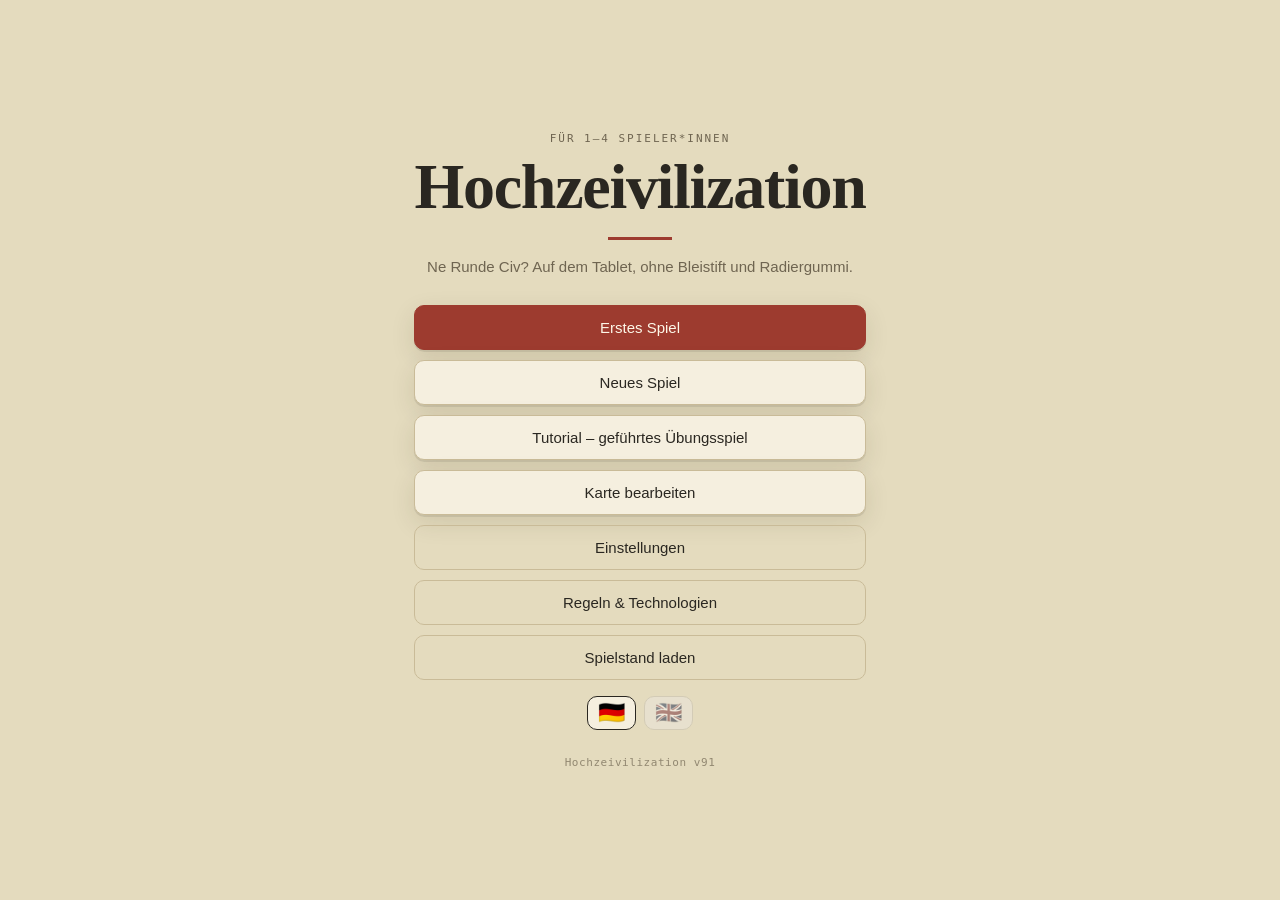
==== index.html @ 38092729 "v92: First game – a guided full match from the first city to a win, v93: First game – intro page, pa" ====
<!DOCTYPE html>
<html lang="de">
<head>
<meta charset="utf-8">
<title>Hochzeivilization</title>
<meta name="viewport" content="width=device-width, initial-scale=1, viewport-fit=cover, user-scalable=no">
<meta name="theme-color" content="#e4dbbe">
<meta name="apple-mobile-web-app-capable" content="yes">
<meta name="apple-mobile-web-app-status-bar-style" content="default">
<meta name="apple-mobile-web-app-title" content="Hochzeiv.">
<link rel="manifest" href="manifest.webmanifest">
<link rel="apple-touch-icon" href="icons/icon-192.png">
<link rel="stylesheet" href="css/style.css">
</head>
<body>

<!-- ------------------------------------------------------------------ Menü -->
<section id="screen-menu" class="screen show">
  <div class="menu-wrap">
    <p class="eyebrow">für 1–4 Spieler*innen</p>
    <h1 class="title">Hochzeivilization</h1>
    <p class="lede">Ne Runde Civ? Auf dem Tablet, ohne Bleistift und Radiergummi.</p>
    <div class="menu-actions">
      <button class="btn primary" id="m-first">Erstes Spiel</button>
      <button class="btn" id="m-new">Neues Spiel</button>
      <button class="btn" id="m-continue" hidden>Spiel fortsetzen</button>
      <button class="btn" id="m-tutorial">Tutorial</button>
      <button class="btn" id="m-editor">Karte bearbeiten</button>
      <button class="btn ghost" id="m-options">Einstellungen</button>
      <button class="btn ghost" id="m-rules">Regeln &amp; Technologien</button>
      <button class="btn ghost" id="m-load">Spielstand laden</button>
    </div>
    <div class="lang-row" id="m-lang"></div>
    <p class="menu-version" id="m-version"></p>
  </div>
</section>

<!-- ------------------------------------------------------------ Einstellungen -->
<section id="screen-options" class="screen">
  <header class="bar">
    <button class="icon-btn" data-back>‹</button>
    <h2>Einstellungen</h2>
  </header>
  <div class="pad">
    <p class="hint">Erweiterungsmodule sind ab Werk aus: der Aufbau zeigt dann nur, was
      jedes Spiel braucht. Eingeschaltet erscheint das Modul im Aufbau als eigene Zeile
      und bleibt dort je Partie an- und abwählbar.</p>
    <label class="row"><span>Modul: Ereignisse</span>
      <input type="checkbox" id="opt-events"></label>
    <p class="hint">Zu Rundenbeginn wird ein Ereignis gewürfelt – Pest, Dürre,
      Barbareninvasion und weitere. Trifft nur Menschen, nie Bots.</p>
    <label class="row"><span>Modul: Weltwunder</span>
      <input type="checkbox" id="opt-wonders"></label>
    <p class="hint">Städte können Weltwunder bauen, vier zusätzliche Technologien kommen
      in den Bogen. Ein Weltwunder der Stufe 3 gewinnt das Spiel.</p>
    <label class="row"><span>Kosten ohne Umtausch anzeigen</span>
      <input type="checkbox" id="opt-listprice"></label>
    <p class="hint">Ab Werk steht an jedem Knopf, was du tatsächlich zahlst: fehlt Nahrung
      oder Wissenschaft, zahlen Münzen den Rest – Gründen für 10 Nahrung mit 8 im Vorrat
      zeigt 8 🌾 4 🪙. Angehakt steht dort wie früher nur der Preis selbst.</p>
  </div>
</section>

<!-- ------------------------------------------------------------------ Aufbau -->
<section id="screen-setup" class="screen">
  <header class="bar">
    <button class="icon-btn" data-back>‹</button>
    <h2>Aufbau</h2>
  </header>
  <div class="pad">
    <div class="seg wide" id="setup-mode">
      <button data-mode="vier" class="on">Vier Reiche</button>
      <button data-mode="drei">Drei Reiche</button>
      <button data-mode="duell">1 gegen 1</button>
      <button data-mode="marathon">Marathon</button>
    </div>
    <div id="setup-list"></div>
    <label class="row" id="setup-map-row"><span>Karte</span>
      <select id="setup-map"></select></label>
    <p class="hint" id="setup-duel-hint" hidden>1 gegen 1: immer die Plättchenkarte aus
      sechs Dreiecken, dafür Wirtschaftssieg erst über 3/4 der Weltbevölkerung (mit
      Theologie 7/10, mit Vereinten Nationen 2/3).</p>
    <p class="hint" id="setup-tile-hint" hidden>Plättchenkarte: die offenen Dreiecke liegen
      gleich, das eigene legt jede*r selbst – Lage wählen, Hauptstadt setzen, verdeckt.</p>
    <p class="hint" id="setup-marathon-hint" hidden>Marathon: vier Reiche auf einer
      Zufallskarte, viermal so groß wie die Originalkarte. Technologien kosten je Zeitalter
      das Zwei- bis Fünffache, die Singularität 300; Griechenlands Rabatt und die
      Wissenschaftliche Methode zählen doppelt, Freie Forschung reicht nur bis ins
      Mittelalter. Höchstens fünf neue Städte je Zug, und der Militärsieg verlangt zwei
      eroberte Hauptstädte. Vor dem ersten Zug sehen alle die
      Karte und die Starttechnologien und draften dann ihre Fähigkeiten: je zwei, in
      Schlangenreihenfolge.</p>
    <p class="hint" id="setup-double-hint" hidden>Hier darf jeder Platz frei wählen, auch
      zweimal dieselbe Zivilisation (mit gleicher oder anderer Fähigkeit). Doppelte
      bekommen Ziffern und eine eigene Farbe. Auf den festen Karten sitzt jede
      Zivilisation genau einmal.</p>
    <label class="row" id="setup-events-row" hidden><span>Mit Ereignissen</span>
      <input type="checkbox" id="setup-events"></label>
    <label class="row" id="setup-evmode-row" hidden><span>Ereignisstärke</span>
      <select id="setup-evmode"></select></label>
    <label class="row" id="setup-wonders-row" hidden><span>Mit Weltwundern</span>
      <input type="checkbox" id="setup-wonders"></label>
    <label class="row" id="setup-kilevel-row"><span>KI-Stufe (alle KI)</span>
      <select id="setup-kilevel"></select></label>
    <p class="hint" id="setup-ki-hint">Die KI spielt nach denselben Regeln wie ein Mensch:
      sie bezahlt alles, hat ihre Zivilisationsfähigkeit, und Ereignisse treffen sie.</p>
    <label class="row" id="setup-diff-row"><span>Schwierigkeit (alle Bots)</span>
      <select id="setup-diff"></select></label>
    <label class="row"><span>Startspieler*in</span>
      <select id="setup-start"></select></label>
    <button class="btn primary wide" id="setup-go">Spiel beginnen</button>
  </div>
</section>

<!-- ------------------------------------------------------------------ Spiel -->
<section id="screen-game" class="screen">
  <header class="hud">
    <button class="icon-btn" id="g-menu">☰</button>
    <div class="hud-civ"><span id="hud-sym" class="civ-chip"></span>
      <div><strong id="hud-name">—</strong><small id="hud-round">Runde 1</small></div></div>
    <div class="hud-res">
      <span class="res sci" title="Wissenschaft"><i>🔬</i><b id="hud-sci">0</b><u>Wissen</u></span>
      <button class="res food" id="hud-feed" title="Nahrung"><i>🌾</i><b id="hud-food">0</b><u>Nahrung</u></button>
      <span class="res coin" title="Münzen"><i>🪙</i><b id="hud-coins">0</b><u>Münzen</u></span>
      <span class="res pow" title="Macht"><i>⚔︎</i><b id="hud-power">0</b><u>Macht</u></span>
    </div>
  </header>

  <div id="stage">
    <div id="map-host"><svg id="map" xmlns="http://www.w3.org/2000/svg"></svg></div>

    <section id="tut-panel" hidden>
      <div class="tut-bar"><div class="tut-bar-fill" id="tut-bar-fill"></div></div>
      <div class="tut-head">
        <span class="tut-sub"></span>
        <button class="btn small ghost" id="tut-quit">Tutorial beenden</button>
      </div>
      <div class="tut-scroll">
        <h3 class="tut-h" id="tut-title"></h3>
        <div id="tut-body"></div>
      </div>
      <p class="tut-task" id="tut-task" hidden></p>
      <div class="tut-nav">
        <button class="btn small" id="tut-prev">‹</button>
        <span class="tut-count" id="tut-count"></span>
        <button class="btn small primary" id="tut-next">Weiter ›</button>
      </div>
    </section>
  </div>

  <div id="sheet" class="sheet">
    <button class="sheet-close" id="sheet-close" aria-label="Schließen">✕</button>
    <div class="sheet-grip" id="sheet-grip"></div>
    <div id="sheet-body"></div>
  </div>

  <nav class="actionbar">
    <button class="btn small" id="a-tech">Forschen</button>
    <button class="btn small" id="a-found">Stadt gründen</button>
    <button class="btn small" id="a-power">Macht</button>
    <button class="btn small" id="a-abil">Fähigkeiten<span class="bar-count" id="a-abil-n" hidden></span></button>
    <button class="btn small" id="a-info">Welt</button>
    <button class="btn small" id="a-log">Protokoll</button>
    <button class="btn small primary" id="a-end">Zug beenden</button>
  </nav>
</section>

<!-- ------------------------------------------------- Startplättchen legen -->
<section id="screen-place" class="screen">
  <header class="bar">
    <button class="icon-btn" data-back>‹</button>
    <h2 id="pl-title">Startplättchen</h2>
  </header>
  <div id="pl-host"><svg id="pl-map" xmlns="http://www.w3.org/2000/svg"></svg></div>
  <div class="ed-tools place-tools">
    <p class="hint" id="pl-note"></p>
    <button class="btn small" id="pl-tech">Forschung</button>
    <button class="btn small" id="pl-rot">Drehen</button>
    <button class="btn small primary" id="pl-ok">Fertig</button>
  </div>
</section>

<!-- ------------------------------------------------- Marathon: Fähigkeiten draften -->
<section id="screen-draft" class="screen">
  <header class="bar">
    <button class="icon-btn" data-back>‹</button>
    <h2 id="dr-title">Marathon · Fähigkeiten draften</h2>
  </header>
  <div class="draft-layout">
    <div id="dr-host"><svg id="dr-map" xmlns="http://www.w3.org/2000/svg"></svg></div>
    <aside class="draft-side">
      <p class="hint" id="dr-note"></p>
      <div id="dr-pool"></div>
      <div id="dr-players"></div>
      <button class="btn primary wide" id="dr-go" hidden>Spiel beginnen</button>
    </aside>
  </div>
</section>

<!-- ------------------------------------------------------------------ Karteneditor -->
<section id="screen-editor" class="screen">
  <header class="bar">
    <button class="icon-btn" data-back>‹</button>
    <h2>Karte bearbeiten</h2>
    <button class="icon-btn" id="ed-save">✓</button>
  </header>
  <div id="ed-host"><svg id="ed-map" xmlns="http://www.w3.org/2000/svg"></svg></div>
  <div class="palette" id="ed-palette"></div>
  <div class="ed-tools">
    <button class="btn small" id="ed-size">Größe</button>
    <button class="btn small" id="ed-export">Exportieren</button>
    <button class="btn small" id="ed-import">Importieren</button>
    <button class="btn small" id="ed-reset">Zurücksetzen</button>
  </div>
</section>

<!-- ------------------------------------------------------------------ Overlay -->
<div id="overlay" class="overlay"><div class="modal"><header><h3 id="ov-title"></h3>
  <button class="icon-btn" id="ov-close">✕</button></header><div id="ov-body"></div></div></div>
<div id="toast" class="toast"></div>

<script src="js/data.js"></script>
<script src="js/civs.js"></script>
<script src="js/i18n.js"></script>
<script src="js/hex.js"></script>
<script src="js/tiles.js"></script>
<script src="js/engine.js"></script>
<script src="js/expansion.js"></script>
<script src="js/bots.js"></script>
<script src="js/ki.js"></script>
<script src="js/marathon.js"></script>
<script src="js/tutorial.js"></script>
<script src="js/firstgame.js"></script>
<script src="js/ui.js"></script>
</body>
</html>
---- css/style.css ----
/* Hochzeivilization – Optik des gedruckten Spielbogens:
   Pergament, Salbeigrün, Kartenblau, dunkelrote Reichsgrenzen, Bleistiftstriche. */
:root{
  --parchment:#e4dbbe; --paper:#f5efdf; --paper-2:#efe6ce;
  --ink:#2a2721; --ink-soft:#6f6551; --rule:#c9bb98;
  --red:#9d3b2f; --red-soft:#c2735f;
  --sea:#8fbcd8; --land:#a9bd7c;
  --shadow:0 2px 0 rgba(0,0,0,.08), 0 8px 24px rgba(60,48,20,.12);
  --serif:"Iowan Old Style","Palatino Linotype",Palatino,Georgia,serif;
  --sans:-apple-system,BlinkMacSystemFont,"Segoe UI",Roboto,sans-serif;
  --mono:ui-monospace,"SF Mono",Menlo,Consolas,monospace;
  --safe-t:env(safe-area-inset-top,0px); --safe-b:env(safe-area-inset-bottom,0px);
}
*{box-sizing:border-box;-webkit-tap-highlight-color:transparent}
html,body{margin:0;height:100%;overflow:hidden;background:var(--parchment);color:var(--ink);
  font-family:var(--sans);font-size:16px;-webkit-text-size-adjust:100%}

/* ------------------------------------------------ Querformat erzwingen
   iOS kennt keine Orientierungssperre (weder screen.orientation.lock noch das
   Manifest-Feld wirken dort). Auf dem iPad hilft nur: die App selbst drehen.
   Wo eine echte Sperre existiert (Android/Chrome, installiert), greift sie zuerst
   und dieser Zweig kommt gar nicht zum Tragen.
   Der 90°-Dreh macht den <body> zum umschließenden Block aller position:fixed-
   Elemente – Karte, Blatt, Fenster und Toast drehen deshalb geschlossen mit. */
@media (orientation:portrait){
  html.turn,html.turn body{overflow:hidden}
  html.turn body{position:fixed;top:0;left:0;width:100vh;height:100vw;
    transform-origin:top left;transform:rotate(90deg) translateY(-100vw)}
  /* Gedreht zeigen die Systemeinfassungen in die falsche Richtung – lieber keine. */
  html.turn{--safe-t:0px;--safe-b:0px;--fall:105vw}   /* gedreht ist „unten" die kurze Seite */
}
button,select,input{font:inherit;color:inherit}
/* Das hidden-Attribut muss auch bei Zeilen wirken. Der Browser setzt dafür nur
   `[hidden]{display:none}` in seinem eigenen Stilbogen – und der verliegt gegen JEDE
   Regel von hier, egal wie unspezifisch. `.row{display:flex}` hat deshalb bisher jede
   versteckte Zeile trotzdem gezeigt (aufgefallen an „Ereignisstärke", die ohne
   Ereignisse sichtbar blieb, während `.hidden` im Code längst true war). */
[hidden]{display:none !important}
.screen{position:fixed;inset:0;display:none;flex-direction:column;padding-top:var(--safe-t)}
.screen.show{display:flex}

/* ------------------------------------------------------------------ Menü */
/* Versionsnummer am Fuß des Hauptmenüs – hilft beim Melden von Fehlern und zeigt,
   ob das iPad den neuen Stand geladen hat. */
.menu-version{margin:26px 0 0;font-size:11px;color:var(--ink-soft);opacity:.7;
  font-family:var(--mono);letter-spacing:.05em}
.menu-wrap{margin:auto;padding:24px;max-width:520px;text-align:center}
.eyebrow{font-family:var(--mono);font-size:11px;letter-spacing:.18em;text-transform:uppercase;
  color:var(--ink-soft);margin:0 0 10px}
.title{font-family:var(--serif);font-size:clamp(38px,9vw,64px);line-height:1;margin:0;
  letter-spacing:-.02em;font-weight:600}
.title::after{content:"";display:block;width:64px;height:3px;background:var(--red);margin:18px auto 0}
.lede{color:var(--ink-soft);margin:18px 0 30px;font-size:15px}
.menu-actions{display:grid;gap:10px}

/* ------------------------------------------------------------------ Bausteine */
.btn{border:1px solid var(--rule);background:var(--paper);border-radius:10px;padding:13px 16px;
  font-size:15px;font-weight:500;box-shadow:var(--shadow);cursor:pointer;transition:transform .08s}
.btn:active{transform:translateY(1px)}
.btn.primary{background:var(--red);border-color:var(--red);color:#fdf7e8}
.btn.ghost{background:transparent;box-shadow:none}
.btn.small{padding:9px 11px;font-size:13px;border-radius:8px;flex:1;min-width:0}
/* Umschalter in der Leiste (v75): „Stadt gründen" im Gründungsmodus */
.actionbar .btn.small.on{background:var(--ink);color:var(--paper);border-color:var(--ink)}
/* Zahl an „Fähigkeiten" (v87): so viele Arten kostenloser Aktionen sind offen. Rund, in der
   Farbe von „Zug beenden" – sie soll vor dem Zugende auffallen. */
.bar-count{display:inline-block;min-width:17px;height:17px;padding:0 4px;margin-left:5px;
  border-radius:9px;background:var(--red);color:#fdf7e8;font-size:11px;font-weight:700;
  line-height:17px;text-align:center;vertical-align:1px;font-family:var(--sans)}
.btn.wide{width:100%;margin-top:18px}
.btn[disabled]{opacity:.42}
.icon-btn{background:none;border:0;font-size:22px;padding:6px 12px;line-height:1;cursor:pointer}
.bar{display:flex;align-items:center;gap:6px;padding:6px 8px;border-bottom:1px solid var(--rule);
  background:var(--paper)}
.bar h2{font-family:var(--serif);font-size:19px;margin:0;font-weight:600;flex:1}
.pad{padding:16px;overflow:auto}
.hint{font-size:13px;color:var(--ink-soft);margin:0 0 14px}
.row{display:flex;align-items:center;justify-content:space-between;gap:10px;padding:10px 0;
  border-bottom:1px solid var(--rule)}
select{background:var(--paper);border:1px solid var(--rule);border-radius:8px;padding:8px}

/* ------------------------------------------------------------------ Aufbau */
.slot{background:var(--paper);border:1px solid var(--rule);border-radius:12px;padding:12px;
  margin-bottom:10px;box-shadow:var(--shadow)}
.slot h3{margin:0 0 2px;font-family:var(--serif);font-size:17px;font-weight:600}
.slot p{margin:0 0 10px;font-size:12px;color:var(--ink-soft);line-height:1.4}
.seg{display:flex;gap:6px}
.seg button{flex:1;padding:8px;border:1px solid var(--rule);background:transparent;border-radius:8px;
  font-size:13px;cursor:pointer}
.seg button.on{background:var(--ink);color:var(--paper);border-color:var(--ink)}

/* ------------------------------------------------------------------ Spiel */
.hud{display:flex;align-items:center;gap:8px;padding:4px 8px;background:var(--paper);
  border-bottom:1px solid var(--rule);flex:0 0 auto}
.hud-civ{display:flex;align-items:center;gap:8px;flex:1 1 auto;min-width:0}
.hud-civ>div{min-width:0}
.hud-civ strong{font-family:var(--serif);font-size:16px;display:block;line-height:1.15;
  white-space:nowrap;overflow:hidden;text-overflow:ellipsis}
.hud-civ small{font-size:11px;color:var(--ink-soft);display:block;
  white-space:nowrap;overflow:hidden;text-overflow:ellipsis}
.civ-chip{width:26px;height:26px;border-radius:50%;border:2px solid var(--ink);display:grid;
  place-items:center;font-size:13px;flex:0 0 auto;background:var(--paper-2)}
/* Vier Werte, klar getrennt: jeder Wert steht in einem eigenen Kästchen mit Symbol,
   großer Zahl und Beschriftung. Auf sehr schmalen Geräten fällt die Beschriftung weg. */
.hud-res{display:flex;gap:6px;flex:0 0 auto}
.hud-res .res{display:flex;flex-direction:column;align-items:center;justify-content:center;
  gap:0;min-width:62px;padding:3px 8px 2px;background:var(--paper-2);
  border:1px solid var(--rule);border-radius:9px;line-height:1.05;font-family:var(--mono)}
.hud-res .res i{font-style:normal;font-size:13px;opacity:.85}
.hud-res .res b{font-size:21px;font-weight:700;letter-spacing:-.01em}
.hud-res .res u{text-decoration:none;font-size:9px;letter-spacing:.09em;text-transform:uppercase;
  color:var(--ink-soft);font-family:var(--sans)}
.res.pow b{color:var(--red)}
.res.food{cursor:pointer}
.res.food:active{background:var(--paper)}
html.w-narrow .hud-res{gap:4px}
html.w-narrow .hud-res .res{min-width:0;padding:3px 6px 2px}
html.w-narrow .hud-res .res u{display:none}
html.w-narrow .hud-res .res b{font-size:18px}

/* Karte und Tutorialpanel teilen sich die Fläche zwischen Kopf- und Aktionsleiste.
   Hochkant/schmal untereinander, quer nebeneinander (siehe unten). */
#stage{flex:1;display:flex;flex-direction:column;min-height:0;position:relative}
/* Die Karte ist fest: kein Schieben, kein Zoomen. Die viewBox umfasst immer das ganze
   Spielfeld, der Browser passt sie ein – also ist stets alles sichtbar.
   touch-action:manipulation statt none, sonst schluckt der Host das Tippen nicht,
   aber das Doppeltipp-Zoom des Systems bliebe erlaubt. */
#map-host{flex:1;position:relative;overflow:hidden;background:#e4dbbe;
  touch-action:manipulation;min-height:0;min-width:0}
#map{position:absolute;inset:0;width:100%;height:100%}
#map [data-r]{cursor:pointer}
.actionbar{display:flex;gap:6px;padding:8px 8px calc(8px + var(--safe-b));background:var(--paper);
  border-top:1px solid var(--rule);flex:0 0 auto;position:relative;z-index:26;transition:opacity .15s}
/* Nur das Bot-Fenster sperrt die Leiste (dort führt allein „Weiter" weiter).
   Ein normales Aktionsblatt sperrt sie NICHT mehr – es liegt jetzt über der Leiste,
   nicht darauf, also ist kein Fehlgriff auf „Zug beenden" mehr möglich. */
body.blocked .actionbar{pointer-events:none;opacity:.4}

/* Das Blatt endet oberhalb der Aktionsleiste. --bar-h wird aus der echten Höhe der
   Leiste gesetzt (setBarHeight), damit die Menüpunkte unten immer frei bleiben. */
.sheet{position:absolute;left:0;right:0;bottom:var(--bar-h,58px);background:var(--paper);
  border-top:1px solid var(--rule);border-bottom:1px solid var(--rule);
  border-radius:14px 14px 0 0;box-shadow:0 -6px 24px rgba(60,48,20,.16);padding:6px 14px 14px;
  max-height:calc(100% - var(--bar-h,58px) - var(--hud-h,54px));
  overflow:auto;transform:translateY(130%);z-index:25;
  /* geschlossen wirklich weg: sonst lugt ein leerer Kasten über der Aktionsleiste hervor */
  visibility:hidden;transition:transform .18s ease, visibility 0s linear .18s}
.sheet.open{transform:none;visibility:visible;transition:transform .18s ease}
.sheet-grip{width:44px;height:5px;background:var(--rule);border-radius:3px;margin:4px auto 10px;cursor:pointer}
.sheet-grip::before{content:"";position:absolute;left:0;right:0;top:0;height:26px}
.sheet-close{position:absolute;top:6px;right:8px;width:32px;height:32px;border:0;background:none;
  font-size:18px;line-height:1;color:var(--ink-soft);cursor:pointer;border-radius:8px;z-index:2}
.sheet-close:active{background:var(--paper-2)}
.sheet.locked .sheet-close,.sheet.locked .sheet-grip{display:none}
.sheet h3{font-family:var(--serif);margin:0 0 2px;font-size:17px}
.sheet .sub{font-size:12px;color:var(--ink-soft);margin:0 0 10px}
.opt{display:flex;align-items:center;justify-content:space-between;gap:10px;width:100%;
  padding:11px 12px;margin-bottom:7px;background:var(--paper-2);border:1px solid var(--rule);
  border-radius:9px;text-align:left;cursor:pointer}
.opt small{display:block;color:var(--ink-soft);font-size:11px;margin-top:2px}
/* Nahrungsrechnung zu Zugbeginn: eine kleine Aufstellung statt einer Zahlenwüste. */
.foodcalc{background:var(--paper-2);border:1px solid var(--rule);border-radius:9px;
  padding:7px 10px;margin:2px 0 4px}
.fl{display:flex;justify-content:space-between;align-items:baseline;gap:10px;
  font-size:12px;line-height:1.7}
.fl b{font-family:var(--mono);font-size:13px;white-space:nowrap}
.fl.plus b{color:#3f6b3a}
.fl.sum{border-top:1px solid var(--rule);margin-top:3px;padding-top:4px;font-weight:600}
.fl.sum b{font-size:15px}
.warn-t{color:#8a5a12}
.opt.ghost{background:none;border-style:dashed}
/* Ein einzelnes Kästchen im Feldblatt: was das Reich an einer Stadt auf diesem Feld
   verdiente. Erscheint nur, wenn hier auch gegründet werden kann. */
.tile-facts{display:flex;margin:0 0 9px}
.fact{flex:1 1 auto;background:var(--paper-2);border:1px solid var(--rule);
  border-radius:9px;padding:5px 9px}
.fact-k{display:block;font-size:9px;letter-spacing:.09em;text-transform:uppercase;
  color:var(--ink-soft)}
.fact-v{font-family:var(--mono);font-size:14px;font-weight:600}
.opt .cost{font-family:var(--mono);font-size:12px;white-space:nowrap;color:var(--ink-soft)}
.opt[disabled]{opacity:.45}
/* Blatt eines Bot- oder KI-Zugs (v87): „Weiter" auch oben, neben dem Titel – das Schließen-
   Kreuz ist in diesem Blatt ohnehin ausgeblendet, die Ecke also frei. */
.bot-head{display:flex;align-items:flex-start;justify-content:space-between;gap:10px}
.bot-head .btn.small{flex:none;margin-top:2px;padding:7px 14px}
/* Fähigkeiten (v87): Abschnitte wie die Spaltenköpfe im Technologiebogen, die eigene
   Fähigkeit als Karte, kostenlose Aktionen so hervorgehoben wie bezahlbare Kacheln im Bogen */
.abil-h{margin:14px 0 6px;font-family:var(--mono);font-size:10px;letter-spacing:.12em;
  text-transform:uppercase;color:var(--ink-soft);font-weight:600}
.sheet h3+.abil-h{margin-top:8px}
.abil-card{background:var(--paper-2);border:1px solid var(--rule);border-radius:9px;
  padding:7px 10px;margin:0 0 7px}
.abil-card b{font-family:var(--serif);font-size:14px}
.abil-card small{display:block;color:var(--ink-soft);font-size:11px;line-height:1.35;margin-top:1px}
.sheet .abil-note{margin:0 2px 7px;line-height:1.4}
.opt.free{background:#fbf3e6;border-color:var(--red-soft);box-shadow:inset 3px 0 0 var(--red)}
.opt .owner-marks{margin-top:4px}

/* ------------------------------------------------------------------ Protokoll & Modal */
.overlay{position:fixed;inset:0;background:rgba(40,34,20,.42);display:none;z-index:30;
  align-items:flex-end;justify-content:center;padding-top:var(--safe-t)}
.overlay.show{display:flex}
.modal{background:var(--paper);width:min(680px,100%);max-height:88%;display:flex;flex-direction:column;
  border-radius:14px 14px 0 0;overflow:hidden}
.overlay.wide .modal{width:min(920px,100%)}
.modal header{display:flex;align-items:center;padding:8px 8px 8px 16px;border-bottom:1px solid var(--rule)}
.modal h3{flex:1;margin:0;font-family:var(--serif);font-size:19px}
#ov-body{overflow:auto;padding:14px 16px calc(20px + var(--safe-b))}

.logline{font-family:var(--mono);font-size:12px;line-height:1.5;padding:2px 0;
  border-bottom:1px dotted var(--rule);color:var(--ink-soft)}
.logline.head{color:var(--ink);font-family:var(--serif);font-size:14px;margin-top:10px;border:0}
.logline.act{color:var(--ink)}
.logline.fight{color:var(--red)}
.logline.roll{color:#6a5d3a}
.logline.warn{color:#8a5a12}

/* Würfe hängen an der Aktionszeile, zu der sie geführt haben: eingeklappt steht nur
   die Aktion da, ein kleines 🎲 n zeigt, dass Würfe dahinterstecken. */
.rolls{margin:0}
.rolls>summary{display:flex;align-items:baseline;gap:8px;cursor:pointer;list-style:none;
  padding:2px 0 2px 15px;position:relative;border-bottom:1px dotted var(--rule);
  font-family:var(--mono);font-size:12px;line-height:1.5}
.rolls>summary::-webkit-details-marker{display:none}
.rolls>summary::before{content:"▸";position:absolute;left:2px;top:2px;font-size:10px;
  color:var(--ink-soft)}
.rolls[open]>summary::before{content:"▾"}
.lsum{flex:1;min-width:0;color:var(--ink-soft)}
.lsum.act{color:var(--ink)}
.lsum.fight{color:var(--red)}
.lsum.warn{color:#8a5a12}
.rtag{flex:0 0 auto;font-style:normal;font-size:10px;color:var(--ink-soft);
  border:1px solid var(--rule);border-radius:10px;padding:0 6px;background:var(--paper-2)}
.rolls .logline.roll{padding-left:15px;border-bottom:0;font-size:11px}
.rolls[open]{border-bottom:1px dotted var(--rule);margin-bottom:1px}

/* Technologiebogen */
.techgrid{display:grid;grid-template-columns:repeat(4,1fr);gap:8px}
.techcol h4{margin:0 0 6px;font-family:var(--mono);font-size:10px;letter-spacing:.12em;
  text-transform:uppercase;color:var(--ink-soft);position:sticky;top:0;background:var(--paper);padding:4px 0}
.tech{border:1px solid var(--rule);border-radius:7px;padding:6px 7px;margin-bottom:6px;
  background:var(--paper-2);font-size:11px;line-height:1.3;cursor:pointer;width:100%;text-align:left}
.tech b{display:block;font-size:12px}
.tech .eff{color:var(--ink-soft)}
.tech .c{font-family:var(--mono);float:right}
.tech.owned{background:#dfe7cf;border-color:#9fb37a}
.tech.avail{border-color:var(--red);box-shadow:inset 0 0 0 1px var(--red-soft)}
/* Drei sichtbare Stufen, bewusst ohne zusätzlichen Text – die Kosten stehen ohnehin
   in der Kachel.
   Bezahlbar: heller Grund, roter Rand doppelt gezogen – springt aus dem Raster heraus.
   Zu teuer: derselbe rote Rand, nur gestrichelt und ohne die innere Linie. Die Deckkraft
   bleibt VOLL. Sie zu senken war der Fehler in v31: damit verblasste auch der rote Rand
   so weit, dass die Kachel einer nicht verfügbaren ähnelte. Gedämpft wird stattdessen
   nur der Text, und die Kostenzahl steht rot da – sie ist ja der Grund.
   Nicht verfügbar: grauer Rand, deutlich zurückgenommen. */
.tech.avail.afford{background:#fbf3e6}
.tech.avail.costly{border-style:dashed;box-shadow:none;background:var(--paper)}
.tech.avail.costly b{color:var(--ink-soft)}
.tech.avail.costly .eff{opacity:.75}
.tech.avail.costly .c{color:var(--red);font-weight:700}
.tech.locked{opacity:.32;cursor:default}
.owner-marks{display:flex;gap:4px;margin-top:5px;flex-wrap:wrap;align-items:center}
/* „Hat sie erforscht" gegen „könnte sie erforschen": voll gegen leer. Farbe und Symbol
   sind bei gleicher Zivilisation identisch, also muss der Unterschied in der Füllung
   liegen – die trägt auch bei 17 px und in Graustufen. Eine Möglichkeit soll nicht
   aussehen wie eine Tatsache. */
.owner-mark{display:inline-flex;align-items:center;justify-content:center;position:relative;
  width:17px;height:17px;font-size:11px;line-height:1;border-radius:50%;
  border:1.5px solid currentColor;font-weight:700}
.owner-mark.has{box-shadow:0 1px 0 rgba(0,0,0,.18)}
.owner-mark.can{background:var(--paper);border-style:dashed;font-weight:400;opacity:.85}
/* kleines Fragezeichen an der Möglichkeit – zweiter Unterschied neben der Füllung */
.owner-mark.can i{position:absolute;right:-3px;bottom:-4px;font-style:normal;font-size:8px;
  font-weight:700;line-height:1;background:var(--paper);border-radius:50%;padding:0 1px}
.owner-mark.self{outline:2px solid var(--ink);outline-offset:1.5px}
.owner-legend{display:flex;gap:6px;align-items:center;flex-wrap:wrap}
.owner-legend span{margin-right:8px}
.age-label{font-family:var(--mono);font-size:10px;letter-spacing:.1em;text-transform:uppercase;
  color:var(--ink-soft);margin:10px 0 4px;grid-column:1/-1;border-top:1px solid var(--rule);padding-top:6px}

/* Technologiebogen mit Ertragsübersicht: nebeneinander ab breitem Schirm, sonst gestapelt */
.tech-layout{display:flex;gap:14px;align-items:flex-start}
.tech-main{flex:1;min-width:0}
.tech-aside{flex:0 0 190px;position:sticky;top:0}
@media (max-width:719px){
  .tech-layout{flex-direction:column;gap:10px}
  .tech-aside{flex:none;width:100%;position:static}
}
.yield-panel{background:var(--paper-2);border:1px solid var(--rule);border-radius:10px;padding:8px 10px}
.yhead{margin:0 0 6px;font-family:var(--mono);font-size:10px;letter-spacing:.1em;text-transform:uppercase;color:var(--ink-soft)}
.yrow{display:flex;align-items:center;justify-content:space-between;gap:8px;padding:3px 0;font-size:12px}
.yrow+.yrow{border-top:1px solid rgba(201,187,152,.4)}
.yl{display:flex;align-items:center;gap:6px;min-width:0}
.ydot{width:18px;height:18px;border-radius:50%;display:inline-flex;align-items:center;justify-content:center;
  font-size:10px;flex:0 0 auto;box-shadow:inset 0 0 0 1px rgba(0,0,0,.08)}
.yname{white-space:nowrap;overflow:hidden;text-overflow:ellipsis}
.ycount{color:var(--ink-soft);font-family:var(--mono);font-size:11px}
.yvals{display:flex;gap:7px;flex:0 0 auto;font-family:var(--mono)}
.yv{display:inline-flex;align-items:center;gap:1px;min-width:20px;justify-content:flex-end}
.yv .yi{font-size:9px;opacity:.7}
.yv.zero{color:var(--rule);min-width:20px;justify-content:center}
.yrow.pop{margin-top:2px}
.yrow.sum{border-top:1.5px solid var(--rule);margin-top:3px;font-weight:700}
.yrow.sum .yname{font-weight:700}
/* auf schmalem Schirm die Übersicht als horizontale Leiste */
@media (max-width:719px){
  .yield-panel{display:flex;gap:8px;overflow-x:auto;padding:8px;-webkit-overflow-scrolling:touch}
  .yhead{display:none}
  .yrow{flex-direction:column;align-items:flex-start;gap:2px;padding:0 4px;border:0;min-width:74px}
  .yrow+.yrow{border-top:0;border-left:1px solid rgba(201,187,152,.5);padding-left:8px}
  .yvals{gap:5px}
}

/* Editor */
#ed-host,#pl-host{flex:1;position:relative;overflow:hidden;background:#e4dbbe;touch-action:manipulation;
  min-height:0}
#ed-map,#pl-map{position:absolute;inset:0;width:100%;height:100%}
#ed-map [data-r],#pl-map [data-r]{cursor:pointer}
/* Marathon-Draft (v83): links die Karte, rechts Vorrat und Reiche; schmal untereinander */
.draft-layout{flex:1;display:flex;min-height:0}
#dr-host{flex:1.4;position:relative;overflow:hidden;background:#e4dbbe;min-height:0}
#dr-map{position:absolute;inset:0;width:100%;height:100%}
.draft-side{flex:1;min-width:280px;max-width:460px;overflow:auto;padding:10px 12px calc(12px + var(--safe-b));
  background:var(--paper);border-left:1px solid var(--rule);-webkit-overflow-scrolling:touch}
.draft-side .hint{margin:0 0 8px}
.dr-ab{display:block;width:100%;text-align:left;margin:0 0 6px;padding:8px 10px;border:1px solid var(--rule);
  border-radius:10px;background:var(--paper-2);font:inherit;color:inherit;cursor:pointer}
.dr-ab b{font-size:14px}
.dr-ab small{display:block;font-size:11px;color:var(--ink-soft);line-height:1.35}
.dr-ab .dr-civ{float:right;font-size:11px;color:var(--ink-soft)}
.dr-ab:disabled{opacity:.45;cursor:default}
.dr-pl{border-top:1px solid var(--rule);padding:8px 0}
.dr-pl.now{background:rgba(255,214,102,.22);border-radius:8px;padding:8px 6px}
.dr-pl h4{margin:0 0 3px;font-size:14px;display:flex;align-items:center;gap:6px}
.dr-pl h4 small{font-weight:400;color:var(--ink-soft)}
.dr-pl h4 .btn{margin-left:auto;flex:0 0 auto;width:auto;padding:4px 10px;font-size:12px}
.dr-pl p{margin:2px 0;font-size:11px;color:var(--ink-soft);line-height:1.35}
.dr-pl .dr-picks{color:var(--ink);font-size:12px}
@media (max-width:719px){
  .draft-layout{flex-direction:column}
  #dr-host{flex:0 0 42%}
  .draft-side{max-width:none;border-left:0;border-top:1px solid var(--rule)}
}
/* Legephase: Hinweis links, Knöpfe rechts */
.place-tools{align-items:center}
.place-tools .hint{flex:1;margin:0;font-size:12px}
.palette{display:flex;gap:6px;padding:8px;background:var(--paper);border-top:1px solid var(--rule);
  overflow-x:auto}
.swatch{flex:0 0 auto;padding:8px 10px;border-radius:8px;border:2px solid transparent;font-size:12px;
  cursor:pointer;display:flex;align-items:center;gap:6px}
.swatch.on{border-color:var(--ink)}
.swatch i{width:14px;height:14px;border-radius:3px;display:block}
.ed-tools{display:flex;gap:6px;padding:8px 8px calc(8px + var(--safe-b));background:var(--paper);
  border-top:1px solid var(--rule)}

/* Hinweise erscheinen oben unter der Kopfzeile. Unten würden sie die Aktionsleiste
   überlagern – man trifft dann versehentlich „Zug beenden". */
/* Spieltipp am Spielende. Abgesetzt wie eine Randnotiz im Regelheft: eigene Fläche,
   Linie an der Seite, ruhiger als das Ergebnis darüber – er soll auffallen, aber nicht
   mit der Siegmeldung um Aufmerksamkeit streiten. */
.tip{background:var(--paper-2);border:1px solid var(--rule);border-left:3px solid var(--red);
  border-radius:0 9px 9px 0;padding:9px 11px;margin:14px 0 0;font-size:13px;line-height:1.5}
.tip b{display:block;font-family:var(--mono);font-size:10px;letter-spacing:.12em;
  text-transform:uppercase;color:var(--ink-soft);margin-bottom:3px;font-weight:600}

/* Sieggruß: Papierschnipsel fallen einmal durchs Bild. Liegt über allem, fängt aber
   keine Berührungen ab, damit „Zurück zum Menü" sofort erreichbar bleibt.
   Im gedrehten Hochformat fällt es mit der App, nicht mit dem Gerät – der Kasten hängt
   im <body> und dreht deshalb mit. */
#confetti{position:fixed;inset:0;z-index:70;pointer-events:none;overflow:hidden}
#confetti i{position:absolute;top:-16px;border-radius:1px;opacity:0;
  animation-name:schnipsel;animation-timing-function:cubic-bezier(.3,.5,.6,1);
  animation-fill-mode:forwards}
@keyframes schnipsel{
  0%{transform:translateY(0) rotate(0);opacity:0}
  8%{opacity:.95}
  100%{transform:translateY(var(--fall,105vh)) rotate(var(--dreh,180deg));opacity:0}
}
@media (prefers-reduced-motion: reduce){ #confetti{display:none} }

.toast{position:fixed;left:50%;top:calc(62px + var(--safe-t));transform:translateX(-50%) translateY(-18px);
  background:var(--ink);color:var(--paper);padding:10px 16px;border-radius:20px;font-size:13px;
  opacity:0;transition:.2s;pointer-events:none;z-index:40;max-width:86%;text-align:center}
.toast.show{opacity:1;transform:translateX(-50%)}
/* Im Seitenlayout säße der Toast sonst über dem Tutorialkopf und verdeckte
   „Tutorial beenden" – dort gehört er über die Karte. */
html.w-side body.tut .toast{left:auto;right:16px;transform:translateY(-18px);max-width:58%}
html.w-side body.tut .toast.show{transform:none}
/* Während der Kampf nachgespielt wird (v90), liegt der Hinweis über der gesperrten
   Aktionsleiste: oben verdeckte er die Werte von Kämpfen in den oberen Reihen. */
.toast.unten,html.w-side body.tut .toast.unten{left:50%;right:auto;top:auto;bottom:calc(11px + var(--safe-b));
  transform:translateX(-50%) translateY(18px);max-width:86%}
.toast.unten.show,html.w-side body.tut .toast.unten.show{transform:translateX(-50%)}

/* Die folgenden Klassen setzt syncLayout() auf <html>. Bewusst keine Media Queries:
   im gedrehten Hochformat (html.turn) misst eine Media Query den ungedrehten Viewport
   und läge damit um 90° daneben. syncLayout rechnet mit der EFFEKTIVEN Layoutgröße. */
/* Breit: das Blatt schwebt rechts – und endet 12 px über der Aktionsleiste,
   damit die Menüpunkte unten frei bleiben. */
html.w-wide .sheet{left:auto;right:12px;bottom:calc(var(--bar-h,58px) + 12px);width:360px;
  border-radius:14px;border:1px solid var(--rule);max-height:70%;transform:translateY(130%)}
html.w-wide .sheet.open{transform:none}
html.w-wide .overlay{align-items:center}
html.w-wide .modal{border-radius:14px}
/* Quer mit Platz: das Tutorialpanel steht links neben der Karte statt darunter.
   Die Karte behält ihr Seitenverhältnis und wird eingepasst – auf 16:9 bleibt links
   ohnehin Rand frei, den nutzt jetzt der Text. row-reverse, weil im Quelltext erst die
   Karte kommt. */
html.w-side body.tut #stage{flex-direction:row-reverse}
html.w-side body.tut #tut-panel{flex:0 0 clamp(280px,32%,430px);max-height:none;height:100%;
  border-top:0;border-right:1px solid var(--rule);
  box-shadow:6px 0 18px rgba(60,48,20,.10)}
html.w-side body.tut .sheet{left:auto;right:12px}
@media (prefers-reduced-motion:reduce){*{transition:none!important}}

/* Aufbau: Fähigkeitswahl je Zivilisation */
.slot .row{padding:6px 0;border-top:1px solid var(--rule);font-size:12px}
.slot select{padding:6px;font-size:12px;max-width:62%}
.slot .abil{margin:6px 0 0;font-size:11px;color:var(--ink-soft);line-height:1.35}
input[type=checkbox]{width:22px;height:22px;accent-color:var(--red)}
/* Ereignis- und Wunderhinweise */
.evbox{background:#f2e5cf;border:1px solid var(--rule);border-radius:10px;padding:9px 11px;margin:0 0 10px}
.evbox b{font-family:var(--serif);font-size:15px}
.evbox p{margin:3px 0 0;font-size:12px;color:var(--ink-soft);line-height:1.4}
.wlist{margin-top:8px}
.wtag{display:inline-block;font-size:11px;padding:2px 6px;border:1px solid var(--rule);
  border-radius:20px;margin:0 4px 4px 0;background:var(--paper)}
.tech.obsolete{opacity:.55;text-decoration:line-through}
.tech.obsolete .eff{text-decoration:none;font-style:italic}

.yrow.prev{color:var(--ink-soft);font-style:italic;border-top:1px dashed var(--rule)}

.seg.wide{display:flex;margin:0 0 12px}
.seg.wide button{flex:1;padding:10px}

/* ------------------------------------------------------------------ Tutorial */
/* Gestapelt (hochkant/schmal) sitzt das Panel unter der Karte und nimmt höchstens 46 %
   der Höhe ein, damit die Karte sichtbar bleibt. Quer steht es links daneben – siehe
   die Regel weiter oben bei den Breitbild-Anpassungen. */
#tut-panel{flex:none;display:flex;flex-direction:column;max-height:52%;min-height:0;
  background:var(--paper);border-top:1px solid var(--rule);box-shadow:0 -6px 18px rgba(60,48,20,.10)}
#tut-panel[hidden]{display:none}
.tut-bar{height:3px;background:var(--rule);flex:none}
.tut-bar-fill{height:100%;background:var(--red);width:0;transition:width .25s}
.tut-head{display:flex;align-items:center;gap:8px;padding:7px 12px 0}
.tut-sub{flex:1;font-size:11px;letter-spacing:.07em;text-transform:uppercase;color:var(--ink-soft)}
.tut-head .btn.small{flex:none;padding:5px 9px;font-size:11px}
/* min-height muss > 0 sein: sonst quetschen Aufgabenzeile und Navigation den Text
   auf flachen Schirmen vollständig weg (flex-shrink trifft zuerst den Scrollbereich). */
.tut-scroll{padding:2px 12px 8px;overflow:auto;-webkit-overflow-scrolling:touch;
  flex:1 1 auto;min-height:4.5em}
html.w-side .tut-scroll{min-height:0}
.tut-h{font-family:var(--serif);font-size:19px;line-height:1.2;margin:2px 0 8px;font-weight:600}
#tut-body p{font-size:14px;line-height:1.5;margin:0 0 9px}
#tut-body b{font-weight:600}
.tut-task{flex:none;margin:0 12px 8px;font-size:14px;line-height:1.4;background:#f2e5cf;
  border:1px solid var(--rule);border-left:3px solid var(--red);border-radius:0 8px 8px 0;padding:8px 10px}
.tut-task b{color:var(--red)}
/* Kleine Rechentabelle im Tutorial: Posten links, Wert rechts, Summe abgesetzt. */
.tut-calc{background:var(--paper-2);border:1px solid var(--rule);border-radius:9px;
  padding:6px 10px;margin:8px 0}
.tut-calc>div{display:flex;justify-content:space-between;align-items:baseline;gap:12px;
  font-size:13px;line-height:1.8}
.tut-calc>div>b{font-family:var(--mono);white-space:nowrap}
.tut-calc>div.sum{border-top:1px solid var(--rule);margin-top:3px;padding-top:4px;
  font-weight:600}
/* Aufzählung im Tutorial (die möglichen Aktionen). Enger als eine Standardliste, damit
   sechs Punkte auf dem Telefon nicht das halbe Panel füllen. */
.tut-list{margin:6px 0 8px;padding-left:20px;font-size:13px;line-height:1.55}
.tut-list li{margin:1px 0}
.tut-key{background:#f2e5cf;border:1px solid var(--rule);border-radius:9px;padding:9px 11px;
  margin:10px 0 2px;font-size:13px;line-height:1.45}
.tut-key>b:first-child{font-family:var(--serif);display:block;font-size:12px;letter-spacing:.04em;
  text-transform:uppercase;color:var(--red);margin-bottom:3px}
.tut-tab{width:100%;border-collapse:collapse;font-size:13px;margin:0 0 10px}
.tut-tab th{font-size:10px;text-transform:uppercase;letter-spacing:.06em;color:var(--ink-soft);
  font-weight:600;padding:0 4px 3px}
.tut-tab td{border-top:1px solid var(--rule);padding:4px;text-align:center}
.tut-tab td:first-child{text-align:left}
.tut-tab tr.sum td{border-top:2px solid var(--ink-soft);font-weight:600}
.tut-nav{display:flex;align-items:center;gap:8px;padding:0 12px 10px}
.tut-nav .btn.small{flex:none;padding:8px 12px}
.tut-nav .btn.primary{flex:1}
.tut-count{font-size:12px;color:var(--ink-soft);min-width:34px;text-align:center}

/* Technologieliste in den Kurzregeln */
.rule-field{font-family:var(--serif);font-size:15px;font-weight:600;margin:16px 0 2px}
.rule-age{font-size:11px;text-transform:uppercase;letter-spacing:.06em;color:var(--ink-soft);margin:8px 0 2px}
.rule-tech{display:grid;grid-template-columns:26px 1fr;gap:2px 8px;padding:5px 0;
  border-top:1px solid var(--rule);font-size:13px}
.rule-tech .c{grid-row:span 2;color:var(--ink-soft);font-size:12px;text-align:right;padding-top:1px}
.rule-tech i{font-style:normal;color:var(--ink-soft);font-size:12px;line-height:1.35}

/* Sprachwahl im Menü: zwei Flaggen, die gewählte ist hervorgehoben */
.lang-row{display:flex;gap:8px;justify-content:center;margin:16px 0 4px}
.lang-btn{font-size:22px;line-height:1;padding:5px 10px;border:1px solid var(--rule);
  border-radius:10px;background:var(--paper-2);cursor:pointer;opacity:.5;
  filter:grayscale(.6);transition:opacity .12s,filter .12s}
.lang-btn.on{opacity:1;filter:none;border-color:var(--ink);background:var(--paper)}
.lang-btn:focus-visible{outline:2px solid var(--ink);outline-offset:2px}

/* Fähigkeit neben dem Reichsnamen in der Kopfzeile: kleiner, ruhiger, eigene Zeile,
   wenn der Platz knapp wird. */
.hud-civ strong{white-space:normal}
.hud-abil{font-family:var(--sans);font-size:11px;font-weight:600;color:var(--ink-soft);
  margin-left:6px;white-space:nowrap}
.hud-abil::before{content:'· '}
/* „Die Reiche" im Weltblatt: wer spielt was, mit Fähigkeit und Wirkung */
.civ-list{display:flex;flex-direction:column;gap:4px;margin:2px 0 12px}
.civ-row{display:flex;align-items:flex-start;gap:8px;padding:5px 6px;border-radius:8px;
  background:var(--paper-2)}
.civ-row.self{outline:2px solid var(--ink);outline-offset:-2px}
.civ-row .civ-n{font-family:var(--serif);font-size:14px;min-width:104px}
.civ-row .civ-a{font-size:12px;line-height:1.3}
.civ-row .civ-a small{display:block;color:var(--ink-soft);font-size:11px}
.civ-row .civ-a i{color:var(--ink-soft)}

/* Legephase: Fähigkeit, Legende der dominierten Felder und Ertragsvorschau in der
   Hinweiszeile. Die Legende trägt die Farbe des rötlichen Rands (OVERLAY.dom in ui.js). */
.pl-abil{font-weight:600}
.pl-dom{display:block;margin-top:2px;color:#b3321f}
.pl-yield{display:block;margin-top:2px}
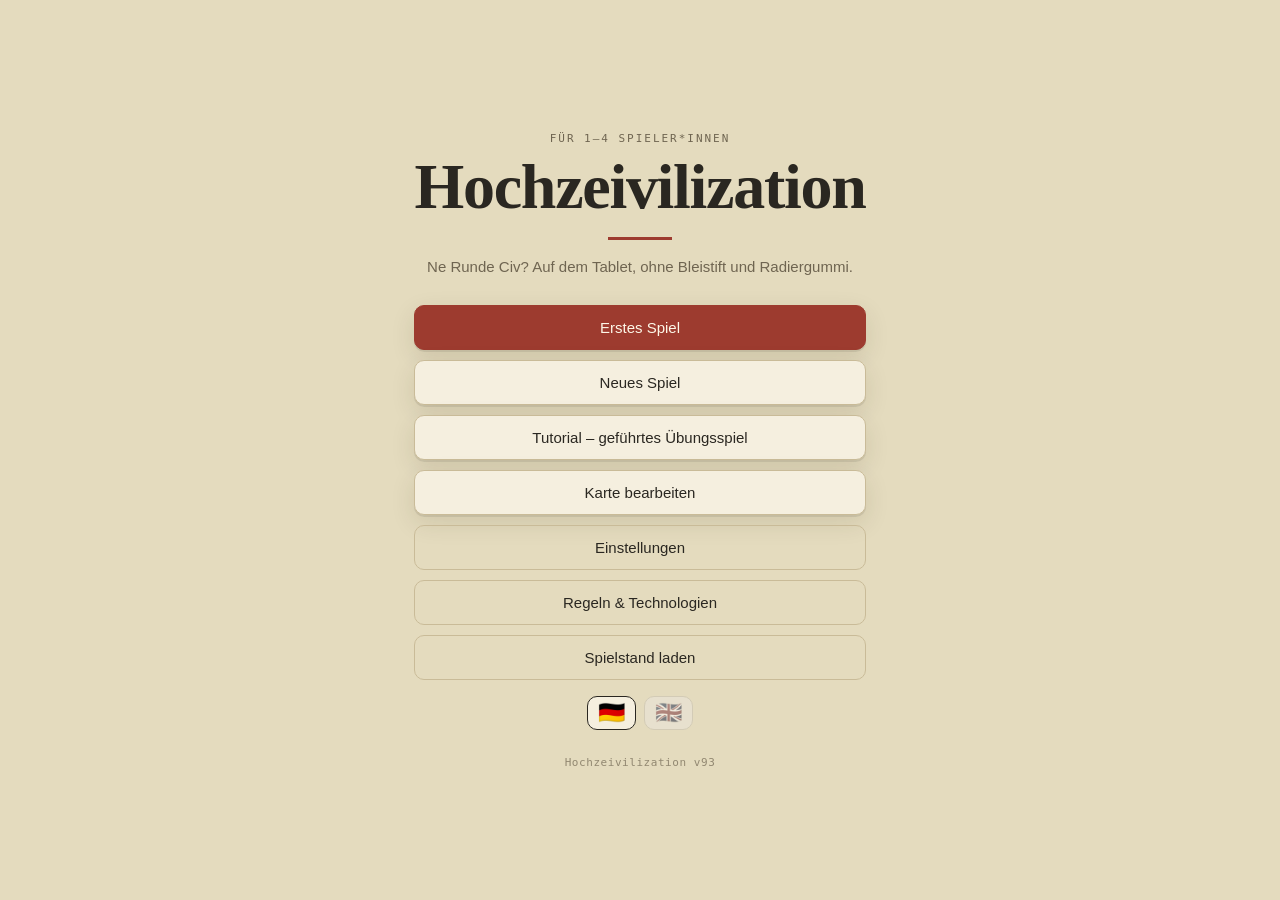
==== commit 8610f8d4: "v94: freeze combat power per phase; replay AI and bot turns on the map, v95: one replay scene per AI" ====
--- a/index.html
+++ b/index.html
@@ -58,6 +58,17 @@
     <p class="hint">Ab Werk steht an jedem Knopf, was du tatsächlich zahlst: fehlt Nahrung
       oder Wissenschaft, zahlen Münzen den Rest – Gründen für 10 Nahrung mit 8 im Vorrat
       zeigt 8 🌾 4 🪙. Angehakt steht dort wie früher nur der Preis selbst.</p>
+    <label class="row"><span>Animationen</span>
+      <select id="opt-anim">
+        <option value="langsam">Langsam</option>
+        <option value="schnell">Schnell</option>
+        <option value="aus">Keine</option>
+      </select></label>
+    <p class="hint">Die Karte zeigt, was KI und Bots tun – eine Aktion nach der anderen –, und
+      nach deinem Zug geht es von selbst weiter, bis du wieder dran bist; alles steht auch im
+      Protokoll. „Schnell" spielt dasselbe in kürzerem Takt. Bei „Keine" kommt wie früher nach
+      jedem ihrer Züge ein Blatt, weiter geht es mit „Weiter". Kämpfe werden immer auf der Karte
+      nachgespielt.</p>
   </div>
 </section>
 
@@ -229,6 +240,7 @@
 <script src="js/bots.js"></script>
 <script src="js/ki.js"></script>
 <script src="js/marathon.js"></script>
+<script src="js/anim.js"></script>
 <script src="js/tutorial.js"></script>
 <script src="js/firstgame.js"></script>
 <script src="js/ui.js"></script>
--- a/css/style.css
+++ b/css/style.css
@@ -483,6 +483,44 @@
 .tut-nav .btn.primary{flex:1}
 .tut-count{font-size:12px;color:var(--ink-soft);min-width:34px;text-align:center}
 
+/* Erstes Spiel (v92): dasselbe Panel. Oben die Rückmeldung zum letzten Ziel, unten das
+   neue Ziel samt Stand; der Tipp kommt erst auf Wunsch. Was der Tipp meint, leuchtet
+   golden – Felder auf der Karte (tutHl), Knöpfe in Leiste, Blatt und Technologiebogen. */
+.fg-gut{background:#e7efd9;border:1px solid #bccd9c;border-radius:9px;padding:8px 10px;
+  margin:0 0 9px;font-size:13px;line-height:1.45}
+.fg-gut>b:first-child{color:#3f7a2f;margin-right:2px}
+.fg-tipp{background:#f2e5cf;border:1px dashed #c9a96a;border-radius:9px;padding:8px 10px;
+  margin:0 0 10px;font-size:13px;line-height:1.45}
+.fg-tipp>b:first-child{display:block;font-family:var(--serif);font-size:12px;letter-spacing:.04em;
+  text-transform:uppercase;color:#9a6a12;margin-bottom:3px}
+/* Das Ziel steht im Textbereich: dieselbe Zeile wie die Aufgabe des Tutorials, ohne deren Rand */
+#tut-body .fg-ziel{margin:0 0 10px}
+.fg-stand{display:block;margin-top:5px;font-size:13px;color:var(--ink-soft)}
+.tut-task .fg-stand b{color:var(--ink)}
+.fg-ja{color:#3f7a2f;font-weight:700}
+.tut-task .fg-nein{color:var(--red);font-weight:700}
+.fg-wahl{display:grid;gap:8px;margin:6px 0 4px}
+.fg-wahl .btn{display:flex;flex-direction:column;align-items:flex-start;gap:3px;text-align:left;
+  padding:11px 13px;margin:0}
+.fg-wahl .btn>span{font-weight:600}
+.fg-wahl .btn small{font-size:12px;line-height:1.35;color:var(--ink-soft);font-weight:400}
+#tut-body .btn.wide{margin-top:8px}
+body.fg .tut-nav .btn.small{flex:1}
+/* Umriss statt Schatten: Kacheln und Knöpfe haben eigene Schatten, ein Umriss kommt keinem
+   davon in die Quere (und folgt den runden Ecken). */
+.fg-hl{outline:3px solid #e0b23a;outline-offset:2px;animation:fgPuls 1.4s ease-in-out infinite}
+@keyframes fgPuls{50%{outline-color:rgba(224,178,58,.3)}}
+@media (prefers-reduced-motion:reduce){.fg-hl{animation:none}}
+/* v93: blasse Kacheln sind im Ersten Spiel antippbar (warum blass?); meint der Tipp eine,
+   tritt sie hervor – sonst ginge der goldene Rand in der Blässe unter. */
+.tech.locked[data-blass]{cursor:pointer}
+.tech.locked.fg-hl{opacity:.6}
+/* v93: die Seite vor dem Ersten Spiel – wer man ist, worum es geht, und die Wahl des Wegs */
+.fg-seite p{margin:0 0 10px;line-height:1.5}
+.fg-auftakt{font-family:var(--serif);font-size:19px;line-height:1.4}
+.fg-seite .fg-wahl{margin:4px 0 12px}
+.fg-seite .hint{margin:0;font-size:13px;color:var(--ink-soft)}
+
 /* Technologieliste in den Kurzregeln */
 .rule-field{font-family:var(--serif);font-size:15px;font-weight:600;margin:16px 0 2px}
 .rule-age{font-size:11px;text-transform:uppercase;letter-spacing:.06em;color:var(--ink-soft);margin:8px 0 2px}
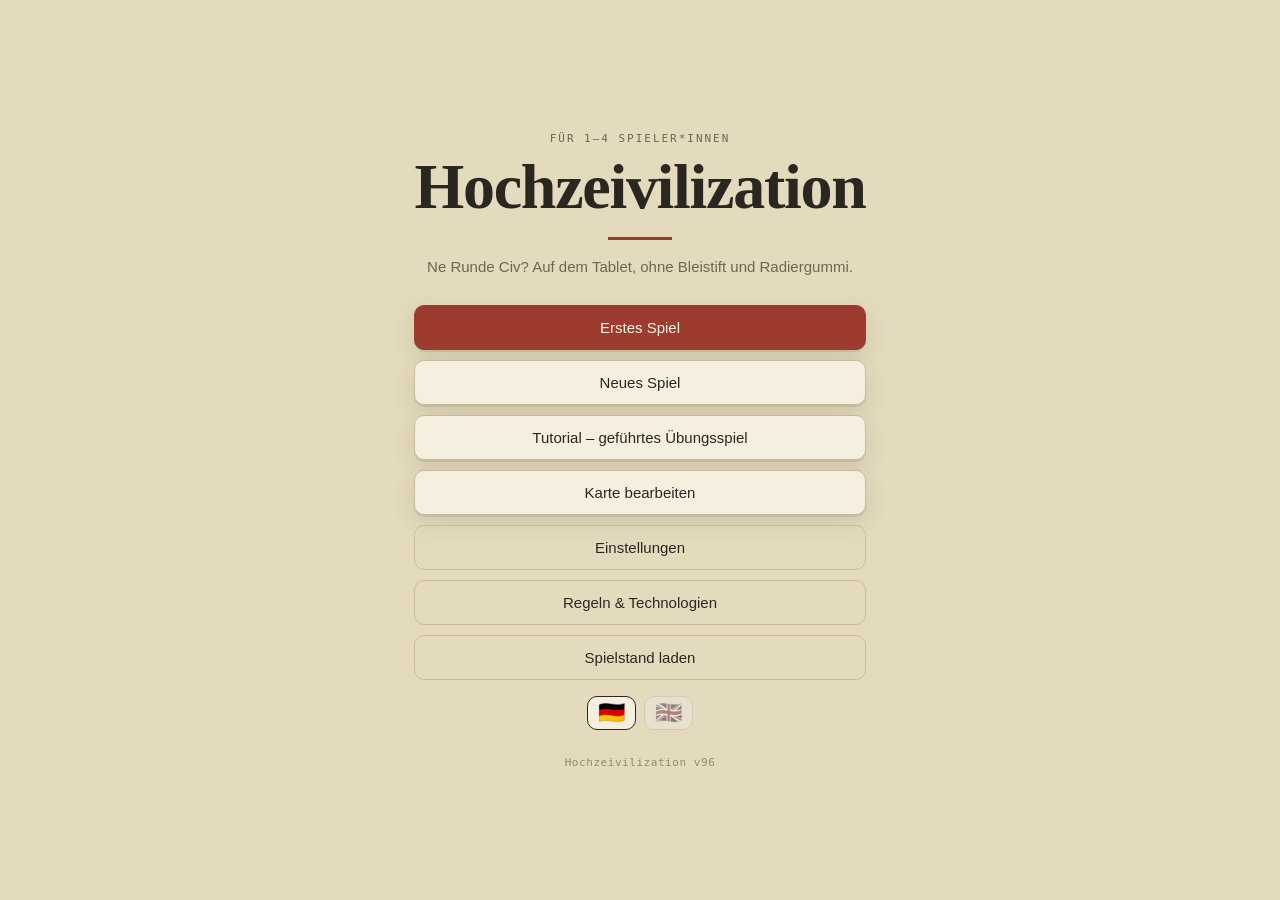
==== commit 747667c9: "v97–v98: rebalance five civ abilities, scientific method and start compensation v97 – abilities and " ====
--- a/index.html
+++ b/index.html
@@ -96,8 +96,8 @@
     <p class="hint" id="setup-marathon-hint" hidden>Marathon: vier Reiche auf einer
       Zufallskarte, viermal so groß wie die Originalkarte. Technologien kosten je Zeitalter
       das Zwei- bis Fünffache, die Singularität 300; Griechenlands Rabatt und die
-      Wissenschaftliche Methode zählen doppelt, Freie Forschung reicht nur bis ins
-      Mittelalter. Höchstens fünf neue Städte je Zug, und der Militärsieg verlangt zwei
+      Wissenschaftliche Methode zählen doppelt. Höchstens fünf neue Städte je Zug, und
+      der Militärsieg verlangt zwei
       eroberte Hauptstädte. Vor dem ersten Zug sehen alle die
       Karte und die Starttechnologien und draften dann ihre Fähigkeiten: je zwei, in
       Schlangenreihenfolge.</p>
--- a/css/style.css
+++ b/css/style.css
@@ -117,6 +117,24 @@
 html.w-narrow .hud-res .res{min-width:0;padding:3px 6px 2px}
 html.w-narrow .hud-res .res u{display:none}
 html.w-narrow .hud-res .res b{font-size:18px}
+/* Laufender Vorrat beim Nachspielen von KI- und Bot-Zügen (v96): was eine Szene ausgibt oder
+   bekommt, erscheint als Marke unter dem Kästchen – „−10" rot, „+7" grün – und vergeht mit der
+   Szene (animVorrat). Unter dem Kästchen, nicht darüber: oben ist der Bildschirmrand. */
+.hud-res .res{position:relative;overflow:visible}
+.res-delta{position:absolute;left:50%;top:calc(100% + 3px);z-index:40;pointer-events:none;
+  padding:2px 8px 3px;border-radius:10px;font:700 14px/1.1 var(--sans);letter-spacing:.01em;
+  color:#fdf7e8;white-space:nowrap;box-shadow:0 1px 0 rgba(0,0,0,.12),0 3px 8px rgba(60,48,20,.25);
+  transform:translateX(-50%);animation:res-delta 1.35s ease-out both}
+.res-delta.minus{background:var(--red)}
+.res-delta.plus{background:#56713f}
+.res-delta.still{animation:none}
+@keyframes res-delta{
+  0%{opacity:0;transform:translate(-50%,-6px) scale(.8)}
+  14%{opacity:1;transform:translate(-50%,0) scale(1.06)}
+  24%{transform:translate(-50%,0) scale(1)}
+  78%{opacity:1;transform:translate(-50%,3px)}
+  100%{opacity:0;transform:translate(-50%,8px)}
+}
 
 /* Karte und Tutorialpanel teilen sich die Fläche zwischen Kopf- und Aktionsleiste.
    Hochkant/schmal untereinander, quer nebeneinander (siehe unten). */
@@ -391,6 +409,12 @@
 .toast.unten,html.w-side body.tut .toast.unten{left:50%;right:auto;top:auto;bottom:calc(11px + var(--safe-b));
   transform:translateX(-50%) translateY(18px);max-width:86%}
 .toast.unten.show,html.w-side body.tut .toast.unten.show{transform:translateX(-50%)}
+/* v94: der Satz zur Szene eines KI- oder Bot-Zugs – zwei Zeilen: was geschieht (mit einem
+   Punkt in der Farbe des Reichs), darunter klein, dass ein Tipp überspringt, und die wievielte */
+.toast.anim b{display:block;font-weight:600}
+.toast.anim small{display:block;font-size:11px;opacity:.72;margin-top:2px}
+.toast.anim .anim-dot{display:inline-block;width:10px;height:10px;border-radius:50%;margin-right:7px;
+  vertical-align:0;box-shadow:0 0 0 2px var(--paper)}
 
 /* Die folgenden Klassen setzt syncLayout() auf <html>. Bewusst keine Media Queries:
    im gedrehten Hochformat (html.turn) misst eine Media Query den ungedrehten Viewport
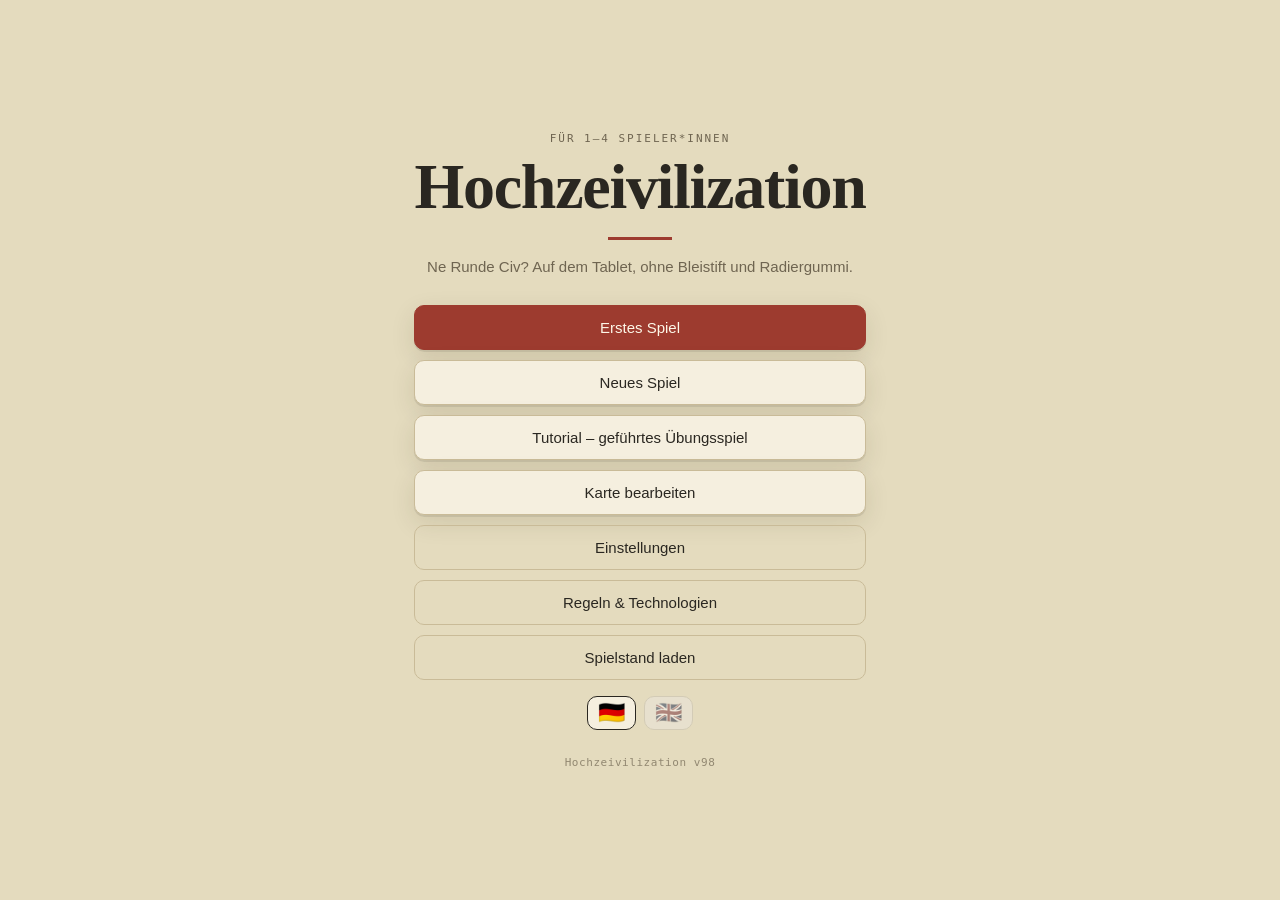
==== commit 453a8712: "v99–v100: hex tile mode, Free research and Colonists rework v99 – ten changes requested by the autho" ====
--- a/index.html
+++ b/index.html
@@ -88,6 +88,12 @@
     <div id="setup-list"></div>
     <label class="row" id="setup-map-row"><span>Karte</span>
       <select id="setup-map"></select></label>
+    <label class="row" id="setup-hex-row" hidden><span>Experimenteller Plättchenmodus</span>
+      <input type="checkbox" id="setup-hex"></label>
+    <p class="hint" id="setup-hex-hint" hidden>Experimentell: zehn sechseckige Plättchen zu je
+      19 Feldern, schräg in Reihen zu 3, 4 und 3 gelegt. Die Startplättchen liegen an den
+      Enden der beiden Dreierreihen; das eigene legt jede*r selbst – Lage wählen (sechs
+      Drehungen), Hauptstadt setzen, verdeckt.</p>
     <p class="hint" id="setup-duel-hint" hidden>1 gegen 1: immer die Plättchenkarte aus
       sechs Dreiecken, dafür Wirtschaftssieg erst über 3/4 der Weltbevölkerung (mit
       Theologie 7/10, mit Vereinten Nationen 2/3).</p>
@@ -96,8 +102,7 @@
     <p class="hint" id="setup-marathon-hint" hidden>Marathon: vier Reiche auf einer
       Zufallskarte, viermal so groß wie die Originalkarte. Technologien kosten je Zeitalter
       das Zwei- bis Fünffache, die Singularität 300; Griechenlands Rabatt und die
-      Wissenschaftliche Methode zählen doppelt. Höchstens fünf neue Städte je Zug, und
-      der Militärsieg verlangt zwei
+      Wissenschaftliche Methode zählen doppelt. Der Militärsieg verlangt zwei
       eroberte Hauptstädte. Vor dem ersten Zug sehen alle die
       Karte und die Starttechnologien und draften dann ihre Fähigkeiten: je zwei, in
       Schlangenreihenfolge.</p>
@@ -186,6 +191,7 @@
   <div class="ed-tools place-tools">
     <p class="hint" id="pl-note"></p>
     <button class="btn small" id="pl-tech">Forschung</button>
+    <button class="btn small" id="pl-world">Welt</button>
     <button class="btn small" id="pl-rot">Drehen</button>
     <button class="btn small primary" id="pl-ok">Fertig</button>
   </div>
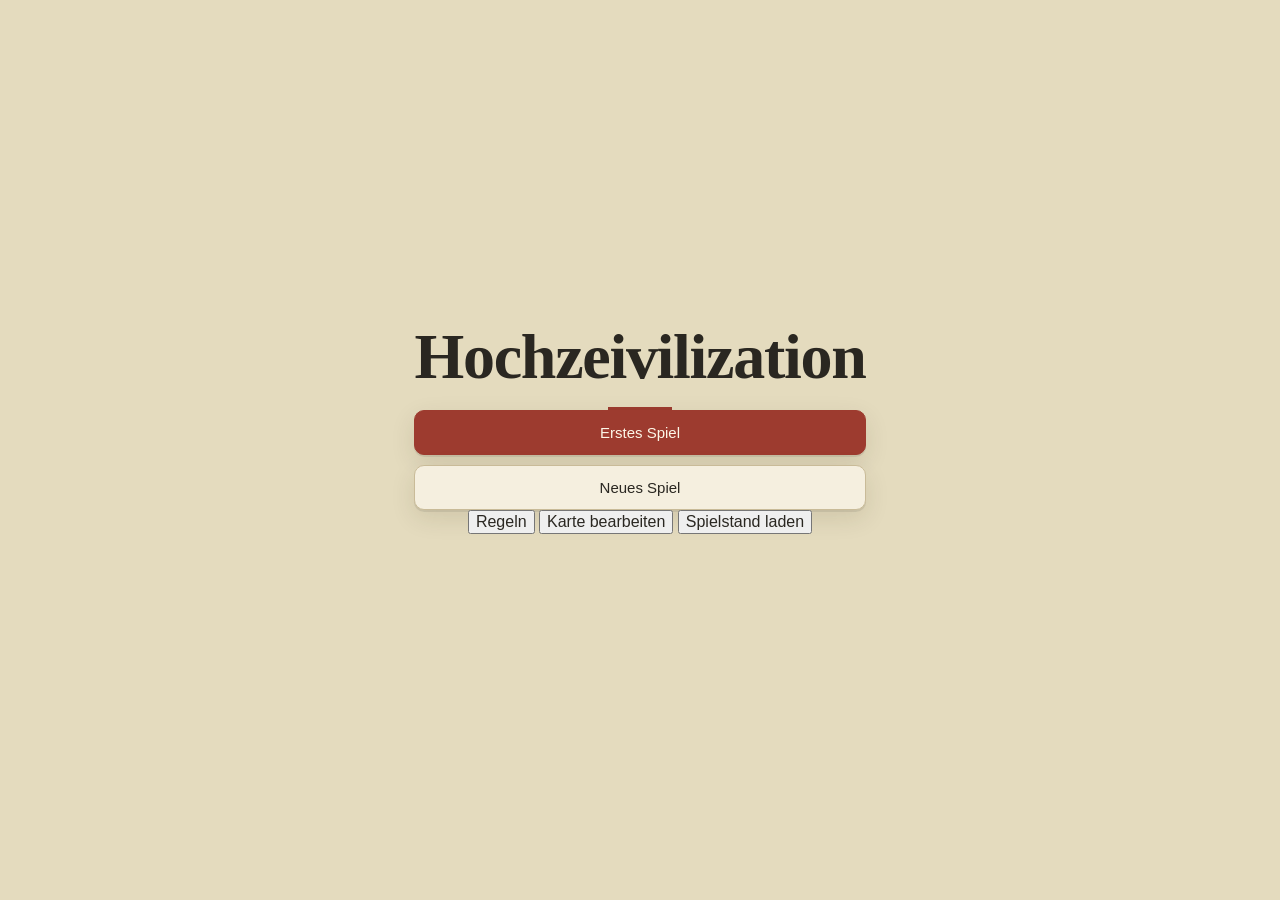
==== commit 17ab28a3: "V102: 1v1 economic change, ui updates" ====
--- a/index.html
+++ b/index.html
@@ -17,58 +17,19 @@
 <!-- ------------------------------------------------------------------ Menü -->
 <section id="screen-menu" class="screen show">
   <div class="menu-wrap">
-    <p class="eyebrow">für 1–4 Spieler*innen</p>
     <h1 class="title">Hochzeivilization</h1>
-    <p class="lede">Ne Runde Civ? Auf dem Tablet, ohne Bleistift und Radiergummi.</p>
     <div class="menu-actions">
+      <button class="btn" id="m-continue" hidden>Spiel fortsetzen</button>
       <button class="btn primary" id="m-first">Erstes Spiel</button>
       <button class="btn" id="m-new">Neues Spiel</button>
-      <button class="btn" id="m-continue" hidden>Spiel fortsetzen</button>
-      <button class="btn" id="m-tutorial">Tutorial</button>
-      <button class="btn" id="m-editor">Karte bearbeiten</button>
-      <button class="btn ghost" id="m-options">Einstellungen</button>
-      <button class="btn ghost" id="m-rules">Regeln &amp; Technologien</button>
-      <button class="btn ghost" id="m-load">Spielstand laden</button>
-    </div>
+    </div>
+    <nav class="menu-links">
+      <button id="m-rules">Regeln</button>
+      <button id="m-editor">Karte bearbeiten</button>
+      <button id="m-load">Spielstand laden</button>
+    </nav>
     <div class="lang-row" id="m-lang"></div>
     <p class="menu-version" id="m-version"></p>
-  </div>
-</section>
-
-<!-- ------------------------------------------------------------ Einstellungen -->
-<section id="screen-options" class="screen">
-  <header class="bar">
-    <button class="icon-btn" data-back>‹</button>
-    <h2>Einstellungen</h2>
-  </header>
-  <div class="pad">
-    <p class="hint">Erweiterungsmodule sind ab Werk aus: der Aufbau zeigt dann nur, was
-      jedes Spiel braucht. Eingeschaltet erscheint das Modul im Aufbau als eigene Zeile
-      und bleibt dort je Partie an- und abwählbar.</p>
-    <label class="row"><span>Modul: Ereignisse</span>
-      <input type="checkbox" id="opt-events"></label>
-    <p class="hint">Zu Rundenbeginn wird ein Ereignis gewürfelt – Pest, Dürre,
-      Barbareninvasion und weitere. Trifft nur Menschen, nie Bots.</p>
-    <label class="row"><span>Modul: Weltwunder</span>
-      <input type="checkbox" id="opt-wonders"></label>
-    <p class="hint">Städte können Weltwunder bauen, vier zusätzliche Technologien kommen
-      in den Bogen. Ein Weltwunder der Stufe 3 gewinnt das Spiel.</p>
-    <label class="row"><span>Kosten ohne Umtausch anzeigen</span>
-      <input type="checkbox" id="opt-listprice"></label>
-    <p class="hint">Ab Werk steht an jedem Knopf, was du tatsächlich zahlst: fehlt Nahrung
-      oder Wissenschaft, zahlen Münzen den Rest – Gründen für 10 Nahrung mit 8 im Vorrat
-      zeigt 8 🌾 4 🪙. Angehakt steht dort wie früher nur der Preis selbst.</p>
-    <label class="row"><span>Animationen</span>
-      <select id="opt-anim">
-        <option value="langsam">Langsam</option>
-        <option value="schnell">Schnell</option>
-        <option value="aus">Keine</option>
-      </select></label>
-    <p class="hint">Die Karte zeigt, was KI und Bots tun – eine Aktion nach der anderen –, und
-      nach deinem Zug geht es von selbst weiter, bis du wieder dran bist; alles steht auch im
-      Protokoll. „Schnell" spielt dasselbe in kürzerem Takt. Bei „Keine" kommt wie früher nach
-      jedem ihrer Züge ein Blatt, weiter geht es mit „Weiter". Kämpfe werden immer auf der Karte
-      nachgespielt.</p>
   </div>
 </section>
 
@@ -86,59 +47,40 @@
       <button data-mode="marathon">Marathon</button>
     </div>
     <div id="setup-list"></div>
-    <label class="row" id="setup-map-row"><span>Karte</span>
-      <select id="setup-map"></select></label>
-    <label class="row" id="setup-hex-row" hidden><span>Experimenteller Plättchenmodus</span>
-      <input type="checkbox" id="setup-hex"></label>
-    <p class="hint" id="setup-hex-hint" hidden>Experimentell: zehn sechseckige Plättchen zu je
-      19 Feldern, schräg in Reihen zu 3, 4 und 3 gelegt. Die Startplättchen liegen an den
-      Enden der beiden Dreierreihen; das eigene legt jede*r selbst – Lage wählen (sechs
-      Drehungen), Hauptstadt setzen, verdeckt.</p>
-    <p class="hint" id="setup-duel-hint" hidden>1 gegen 1: immer die Plättchenkarte aus
-      sechs Dreiecken, dafür Wirtschaftssieg erst über 3/4 der Weltbevölkerung (mit
-      Theologie 7/10, mit Vereinten Nationen 2/3).</p>
-    <p class="hint" id="setup-tile-hint" hidden>Plättchenkarte: die offenen Dreiecke liegen
-      gleich, das eigene legt jede*r selbst – Lage wählen, Hauptstadt setzen, verdeckt.</p>
-    <p class="hint" id="setup-marathon-hint" hidden>Marathon: vier Reiche auf einer
-      Zufallskarte, viermal so groß wie die Originalkarte. Technologien kosten je Zeitalter
-      das Zwei- bis Fünffache, die Singularität 300; Griechenlands Rabatt und die
-      Wissenschaftliche Methode zählen doppelt. Der Militärsieg verlangt zwei
-      eroberte Hauptstädte. Vor dem ersten Zug sehen alle die
-      Karte und die Starttechnologien und draften dann ihre Fähigkeiten: je zwei, in
-      Schlangenreihenfolge.</p>
-    <p class="hint" id="setup-double-hint" hidden>Hier darf jeder Platz frei wählen, auch
-      zweimal dieselbe Zivilisation (mit gleicher oder anderer Fähigkeit). Doppelte
-      bekommen Ziffern und eine eigene Farbe. Auf den festen Karten sitzt jede
-      Zivilisation genau einmal.</p>
-    <label class="row" id="setup-events-row" hidden><span>Mit Ereignissen</span>
-      <input type="checkbox" id="setup-events"></label>
-    <label class="row" id="setup-evmode-row" hidden><span>Ereignisstärke</span>
-      <select id="setup-evmode"></select></label>
-    <label class="row" id="setup-wonders-row" hidden><span>Mit Weltwundern</span>
-      <input type="checkbox" id="setup-wonders"></label>
-    <label class="row" id="setup-kilevel-row"><span>KI-Stufe (alle KI)</span>
-      <select id="setup-kilevel"></select></label>
-    <p class="hint" id="setup-ki-hint">Die KI spielt nach denselben Regeln wie ein Mensch:
-      sie bezahlt alles, hat ihre Zivilisationsfähigkeit, und Ereignisse treffen sie.</p>
-    <label class="row" id="setup-diff-row"><span>Schwierigkeit (alle Bots)</span>
-      <select id="setup-diff"></select></label>
-    <label class="row"><span>Startspieler*in</span>
-      <select id="setup-start"></select></label>
-    <button class="btn primary wide" id="setup-go">Spiel beginnen</button>
-  </div>
+    <div class="setup-opts">
+      <label class="row" id="setup-map-row"><span>Karte</span>
+        <select id="setup-map"></select></label>
+      <label class="row" id="setup-kilevel-row"><span>KI</span>
+        <select id="setup-kilevel"></select></label>
+      <label class="row" id="setup-diff-row"><span>Bots</span>
+        <select id="setup-diff"></select></label>
+      <label class="row" id="setup-start-row"><span>Beginnt</span>
+        <select id="setup-start"></select></label>
+      <label class="row" id="setup-events-row"><span>Ereignisse</span>
+        <input type="checkbox" id="setup-events"></label>
+      <label class="row" id="setup-evmode-row" hidden><span>Ereignisstärke</span>
+        <select id="setup-evmode"></select></label>
+      <label class="row" id="setup-wonders-row"><span>Weltwunder</span>
+        <input type="checkbox" id="setup-wonders"></label>
+      <label class="row" id="setup-hex-row" hidden><span>Sechseck-Plättchen</span>
+        <input type="checkbox" id="setup-hex"></label>
+    </div>
+  </div>
+  <div class="setup-go"><button class="btn primary wide" id="setup-go">Spiel beginnen</button></div>
 </section>
 
 <!-- ------------------------------------------------------------------ Spiel -->
 <section id="screen-game" class="screen">
   <header class="hud">
     <button class="icon-btn" id="g-menu">☰</button>
-    <div class="hud-civ"><span id="hud-sym" class="civ-chip"></span>
-      <div><strong id="hud-name">—</strong><small id="hud-round">Runde 1</small></div></div>
+    <button class="hud-civ" id="hud-civ" title="Welt"><span id="hud-sym" class="civ-chip"></span>
+      <span class="hud-who"><strong id="hud-name">—</strong><small id="hud-round">Runde 1</small></span></button>
     <div class="hud-res">
-      <span class="res sci" title="Wissenschaft"><i>🔬</i><b id="hud-sci">0</b><u>Wissen</u></span>
-      <button class="res food" id="hud-feed" title="Nahrung"><i>🌾</i><b id="hud-food">0</b><u>Nahrung</u></button>
-      <span class="res coin" title="Münzen"><i>🪙</i><b id="hud-coins">0</b><u>Münzen</u></span>
-      <span class="res pow" title="Macht"><i>⚔︎</i><b id="hud-power">0</b><u>Macht</u></span>
+      <button class="res pop" id="hud-pop" title="Bevölkerung"><i>👥</i><b id="hud-popn">0</b><span class="pm"><span class="pf" id="hud-popf"></span><span class="pk" id="hud-popk"></span></span></button>
+      <span class="res sci" title="Wissenschaft"><i>🔬</i><b id="hud-sci">0</b></span>
+      <button class="res food" id="hud-feed" title="Nahrung"><i>🌾</i><b id="hud-food">0</b></button>
+      <span class="res coin" title="Münzen"><i>🪙</i><b id="hud-coins">0</b></span>
+      <span class="res pow" title="Macht"><i>⚔︎</i><b id="hud-power">0</b></span>
     </div>
   </header>
 
@@ -149,7 +91,7 @@
       <div class="tut-bar"><div class="tut-bar-fill" id="tut-bar-fill"></div></div>
       <div class="tut-head">
         <span class="tut-sub"></span>
-        <button class="btn small ghost" id="tut-quit">Tutorial beenden</button>
+        <button class="btn small ghost" id="tut-quit">Beenden</button>
       </div>
       <div class="tut-scroll">
         <h3 class="tut-h" id="tut-title"></h3>
@@ -157,7 +99,6 @@
       </div>
       <p class="tut-task" id="tut-task" hidden></p>
       <div class="tut-nav">
-        <button class="btn small" id="tut-prev">‹</button>
         <span class="tut-count" id="tut-count"></span>
         <button class="btn small primary" id="tut-next">Weiter ›</button>
       </div>
@@ -175,8 +116,6 @@
     <button class="btn small" id="a-found">Stadt gründen</button>
     <button class="btn small" id="a-power">Macht</button>
     <button class="btn small" id="a-abil">Fähigkeiten<span class="bar-count" id="a-abil-n" hidden></span></button>
-    <button class="btn small" id="a-info">Welt</button>
-    <button class="btn small" id="a-log">Protokoll</button>
     <button class="btn small primary" id="a-end">Zug beenden</button>
   </nav>
 </section>
@@ -247,8 +186,18 @@
 <script src="js/ki.js"></script>
 <script src="js/marathon.js"></script>
 <script src="js/anim.js"></script>
-<script src="js/tutorial.js"></script>
 <script src="js/firstgame.js"></script>
-<script src="js/ui.js"></script>
+<script src="js/ui/base.js"></script>
+<script src="js/ui/map.js"></script>
+<script src="js/ui/game.js"></script>
+<script src="js/ui/sheets.js"></script>
+<script src="js/ui/turns.js"></script>
+<script src="js/ui/end.js"></script>
+<script src="js/ui/world.js"></script>
+<script src="js/ui/setup.js"></script>
+<script src="js/ui/place.js"></script>
+<script src="js/ui/draft.js"></script>
+<script src="js/ui/editor.js"></script>
+<script src="js/ui/boot.js"></script>
 </body>
 </html>
--- a/css/style.css
+++ b/css/style.css
@@ -362,6 +362,8 @@
 /* Legephase: Hinweis links, Knöpfe rechts */
 .place-tools{align-items:center}
 .place-tools .hint{flex:1;margin:0;font-size:12px}
+/* Legephase (v99): vier Knöpfe – sie nehmen nur ihre eigene Breite, der Hinweis den Rest */
+.place-tools .btn.small{flex:none;padding:9px 16px}
 .palette{display:flex;gap:6px;padding:8px;background:var(--paper);border-top:1px solid var(--rule);
   overflow-x:auto}
 .swatch{flex:0 0 auto;padding:8px 10px;border-radius:8px;border:2px solid transparent;font-size:12px;
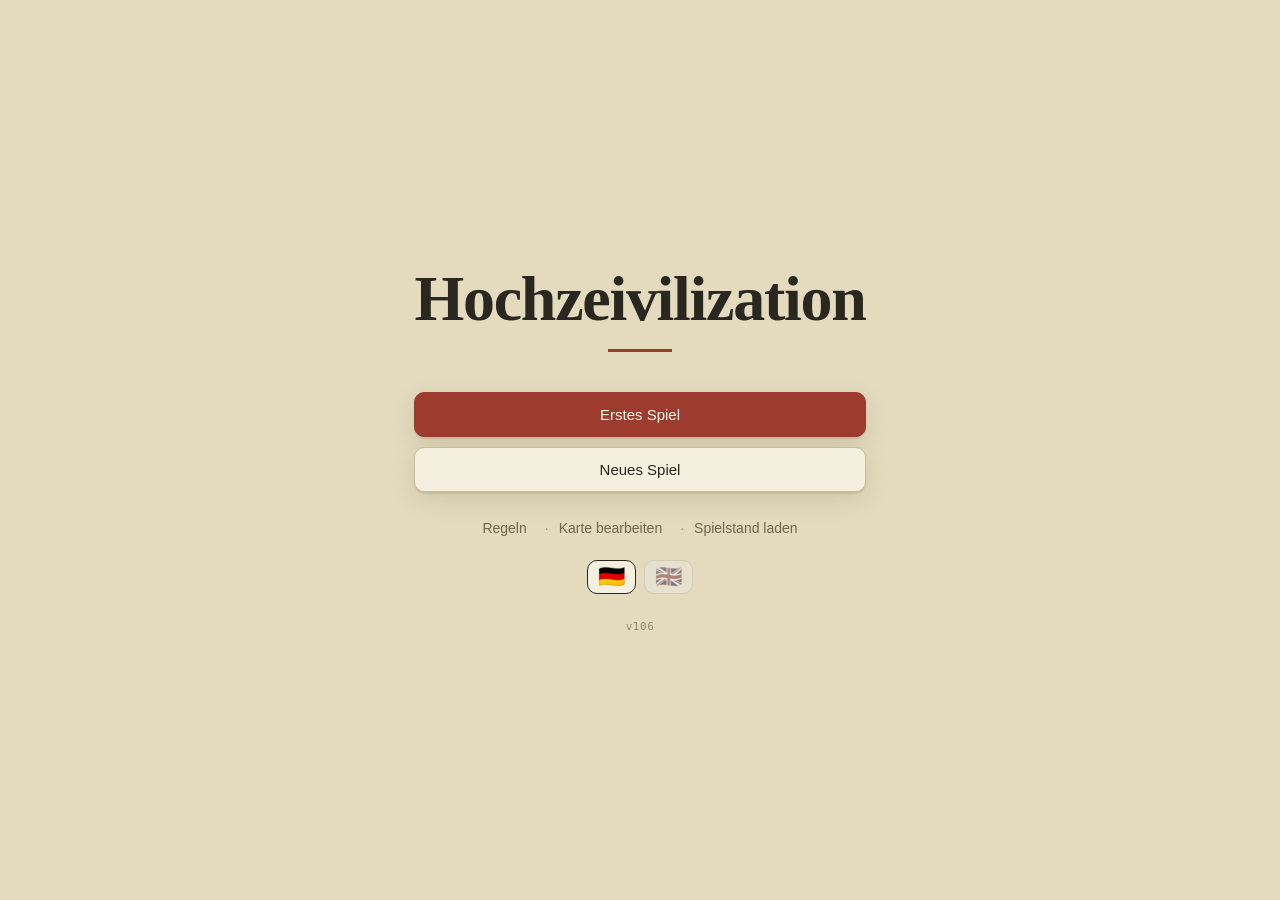
==== commit bcc33dc4: "v107: ability pick, 14-triangle tile mode, Vikings Navigation, MG +3 Rules - Vikings always have Na" ====
--- a/index.html
+++ b/index.html
@@ -62,8 +62,6 @@
         <select id="setup-evmode"></select></label>
       <label class="row" id="setup-wonders-row"><span>Weltwunder</span>
         <input type="checkbox" id="setup-wonders"></label>
-      <label class="row" id="setup-hex-row" hidden><span>Sechseck-Plättchen</span>
-        <input type="checkbox" id="setup-hex"></label>
     </div>
   </div>
   <div class="setup-go"><button class="btn primary wide" id="setup-go">Spiel beginnen</button></div>
--- a/css/style.css
+++ b/css/style.css
@@ -29,6 +29,10 @@
   /* Gedreht zeigen die Systemeinfassungen in die falsche Richtung – lieber keine. */
   html.turn{--safe-t:0px;--safe-b:0px;--fall:105vw}   /* gedreht ist „unten" die kurze Seite */
 }
+/* Große Bildschirme (v103): die ganze Oberfläche wächst mit dem Fenster. Den Faktor setzt
+   syncLayout (base.js): 1 bis 1366 × 720 – also auf jedem iPad –, darüber nach der knapperen
+   Seite. Ein Faktor statt einer zweiten Gestaltung; Längen in vh/vw wachsen mit (siehe Konfetti). */
+html{zoom:var(--ui,1)}
 button,select,input{font:inherit;color:inherit}
 /* Das hidden-Attribut muss auch bei Zeilen wirken. Der Browser setzt dafür nur
    `[hidden]{display:none}` in seinem eigenen Stilbogen – und der verliegt gegen JEDE
@@ -45,13 +49,15 @@
 .menu-version{margin:26px 0 0;font-size:11px;color:var(--ink-soft);opacity:.7;
   font-family:var(--mono);letter-spacing:.05em}
 .menu-wrap{margin:auto;padding:24px;max-width:520px;text-align:center}
-.eyebrow{font-family:var(--mono);font-size:11px;letter-spacing:.18em;text-transform:uppercase;
-  color:var(--ink-soft);margin:0 0 10px}
 .title{font-family:var(--serif);font-size:clamp(38px,9vw,64px);line-height:1;margin:0;
   letter-spacing:-.02em;font-weight:600}
-.title::after{content:"";display:block;width:64px;height:3px;background:var(--red);margin:18px auto 0}
-.lede{color:var(--ink-soft);margin:18px 0 30px;font-size:15px}
+.title::after{content:"";display:block;width:64px;height:3px;background:var(--red);margin:18px auto 40px}
 .menu-actions{display:grid;gap:10px}
+/* Was man selten braucht (v102): eine ruhige Zeile unter den zwei Knöpfen */
+.menu-links{display:flex;justify-content:center;flex-wrap:wrap;margin:20px 0 6px}
+.menu-links button{background:none;border:0;padding:8px 4px;font:inherit;font-size:14px;color:var(--ink-soft);cursor:pointer}
+.menu-links button+button::before{content:"·";padding:0 10px;opacity:.6}
+.menu-links button:active{color:var(--ink)}
 
 /* ------------------------------------------------------------------ Bausteine */
 .btn{border:1px solid var(--rule);background:var(--paper);border-radius:10px;padding:13px 16px;
@@ -79,11 +85,32 @@
   border-bottom:1px solid var(--rule)}
 select{background:var(--paper);border:1px solid var(--rule);border-radius:8px;padding:8px}
 
-/* ------------------------------------------------------------------ Aufbau */
-.slot{background:var(--paper);border:1px solid var(--rule);border-radius:12px;padding:12px;
-  margin-bottom:10px;box-shadow:var(--shadow)}
-.slot h3{margin:0 0 2px;font-family:var(--serif);font-size:17px;font-weight:600}
-.slot p{margin:0 0 10px;font-size:12px;color:var(--ink-soft);line-height:1.4}
+/* ------------------------------------------------------------------ Aufbau
+   Seit v102 auf einem Bildschirm: eine Zeile je Platz (Reich · Mensch/KI/Bot · Fähigkeit),
+   darunter die Wahl der Partie als Kärtchen, „Spiel beginnen" immer unten sichtbar. */
+#setup-list{background:var(--paper);border:1px solid var(--rule);border-radius:12px;
+  box-shadow:var(--shadow);overflow:hidden;margin:0 0 12px}
+.slot{display:grid;grid-template-columns:minmax(150px,1fr) minmax(0,1.5fr) minmax(0,1.2fr);
+  align-items:center;gap:14px;padding:10px 14px;border-bottom:1px solid var(--rule)}
+.slot:last-child{border-bottom:0}
+.slot-civ{display:flex;align-items:center;gap:8px;min-width:0}
+.slot h3{margin:0;font-family:var(--serif);font-size:17px;font-weight:600;white-space:nowrap}
+.slot-civ select{flex:1;min-width:0;font-size:14px}
+.abil-pick{justify-self:end;max-width:100%;padding:8px 30px 8px 12px;border:1px solid var(--rule);border-radius:8px;
+  background:var(--paper) no-repeat right 10px center/10px url("data:image/svg+xml,%3Csvg xmlns='http://www.w3.org/2000/svg' viewBox='0 0 10 6'%3E%3Cpath d='M1 1l4 4 4-4' fill='none' stroke='%236f6551' stroke-width='1.5'/%3E%3C/svg%3E");
+  font:inherit;font-size:13px;color:inherit;text-align:left;cursor:pointer;
+  white-space:nowrap;overflow:hidden;text-overflow:ellipsis}
+.abil-pick[disabled]{opacity:.5;cursor:default;background-image:none;padding-right:12px}
+.setup-opts{display:grid;grid-template-columns:repeat(3,minmax(0,1fr));gap:10px}
+.setup-opts .row{background:var(--paper);border:1px solid var(--rule);border-radius:12px;
+  padding:8px 10px 8px 14px;min-height:54px;font-size:15px}
+.setup-opts select{max-width:65%}
+#screen-setup .pad{flex:1 1 auto}
+.setup-go{flex:none;padding:10px 16px calc(10px + var(--safe-b,0px));background:var(--paper);border-top:1px solid var(--rule)}
+.setup-go .btn.wide{margin-top:0}
+html.w-narrow .slot{grid-template-columns:minmax(0,1fr) minmax(0,1fr);gap:8px 10px}
+html.w-narrow .slot-civ{grid-column:1 / -1}
+html.w-narrow .setup-opts{grid-template-columns:minmax(0,1fr)}
 .seg{display:flex;gap:6px}
 .seg button{flex:1;padding:8px;border:1px solid var(--rule);background:transparent;border-radius:8px;
   font-size:13px;cursor:pointer}
@@ -92,31 +119,44 @@
 /* ------------------------------------------------------------------ Spiel */
 .hud{display:flex;align-items:center;gap:8px;padding:4px 8px;background:var(--paper);
   border-bottom:1px solid var(--rule);flex:0 0 auto}
-.hud-civ{display:flex;align-items:center;gap:8px;flex:1 1 auto;min-width:0}
-.hud-civ>div{min-width:0}
+.hud-civ{display:flex;align-items:center;gap:8px;flex:1 1 auto;min-width:0;
+  background:none;border:0;padding:4px 6px 4px 0;font:inherit;color:inherit;text-align:left;cursor:pointer}
+.hud-who{display:block;min-width:0}
+/* Der Reichsname öffnet die Welt (v102) – das ▾ sagt es */
+#hud-name::after{content:" ▾";font-family:var(--sans);font-size:11px;color:var(--ink-soft)}
 .hud-civ strong{font-family:var(--serif);font-size:16px;display:block;line-height:1.15;
   white-space:nowrap;overflow:hidden;text-overflow:ellipsis}
 .hud-civ small{font-size:11px;color:var(--ink-soft);display:block;
   white-space:nowrap;overflow:hidden;text-overflow:ellipsis}
 .civ-chip{width:26px;height:26px;border-radius:50%;border:2px solid var(--ink);display:grid;
   place-items:center;font-size:13px;flex:0 0 auto;background:var(--paper-2)}
-/* Vier Werte, klar getrennt: jeder Wert steht in einem eigenen Kästchen mit Symbol,
-   großer Zahl und Beschriftung. Auf sehr schmalen Geräten fällt die Beschriftung weg. */
+/* Fünf Werte (v102), je ein Kästchen mit Symbol und Zahl – ohne Beschriftung, das Symbol
+   sagt es. Vorn die Bevölkerung: eigene / Welt, darunter ein Balken bis zur Siegschwelle. */
 .hud-res{display:flex;gap:6px;flex:0 0 auto}
-.hud-res .res{display:flex;flex-direction:column;align-items:center;justify-content:center;
-  gap:0;min-width:62px;padding:3px 8px 2px;background:var(--paper-2);
-  border:1px solid var(--rule);border-radius:9px;line-height:1.05;font-family:var(--mono)}
-.hud-res .res i{font-style:normal;font-size:13px;opacity:.85}
+.hud-res .res{display:flex;flex-direction:row;align-items:center;justify-content:center;
+  gap:6px;min-width:0;height:42px;padding:0 11px;background:var(--paper-2);
+  border:1px solid var(--rule);border-radius:9px;line-height:1;font-family:var(--mono);color:inherit;font-size:inherit}
+.hud-res .res i{font-style:normal;font-size:15px}
 .hud-res .res b{font-size:21px;font-weight:700;letter-spacing:-.01em}
-.hud-res .res u{text-decoration:none;font-size:9px;letter-spacing:.09em;text-transform:uppercase;
-  color:var(--ink-soft);font-family:var(--sans)}
+.hud-res .res b small{font-size:13px;font-weight:600;color:var(--ink-soft)}
 .res.pow b{color:var(--red)}
-.res.food{cursor:pointer}
-.res.food:active{background:var(--paper)}
+.res.food,.res.pop{cursor:pointer}
+.res.food:active,.res.pop:active{background:var(--paper)}
+.res.pop{padding-bottom:5px}
+.res.pop .pm{position:absolute;left:10px;right:10px;bottom:5px;height:3px;border-radius:2px;background:var(--rule)}
+.res.pop .pf{position:absolute;left:0;top:0;bottom:0;border-radius:2px;background:var(--ink)}
+.res.pop .pk{position:absolute;top:-3px;bottom:-3px;width:2px;margin-left:-1px;border-radius:1px;background:var(--ink)}
 html.w-narrow .hud-res{gap:4px}
-html.w-narrow .hud-res .res{min-width:0;padding:3px 6px 2px}
-html.w-narrow .hud-res .res u{display:none}
-html.w-narrow .hud-res .res b{font-size:18px}
+html.w-narrow .hud-res .res{padding:0 7px;gap:4px;height:38px}
+html.w-narrow .hud-res .res i{font-size:13px}
+html.w-narrow .hud-res .res b{font-size:17px}
+html.w-narrow .hud-res .res b small{font-size:11px}
+/* Wechsel zwischen Menschen am selben Gerät (v102): das Zeichen pulsiert einmal */
+.civ-chip.pulse{animation:civ-pulse 1.3s ease-out 1}
+@keyframes civ-pulse{
+  0%{box-shadow:0 0 0 0 var(--civ,var(--ink));transform:scale(1)}
+  25%{transform:scale(1.22)}
+  100%{box-shadow:0 0 0 16px transparent;transform:scale(1)}}
 /* Laufender Vorrat beim Nachspielen von KI- und Bot-Zügen (v96): was eine Szene ausgibt oder
    bekommt, erscheint als Marke unter dem Kästchen – „−10" rot, „+7" grün – und vergeht mit der
    Szene (animVorrat). Unter dem Kästchen, nicht darüber: oben ist der Bildschirmrand. */
@@ -208,7 +248,19 @@
 .sheet h3+.abil-h{margin-top:8px}
 .abil-card{background:var(--paper-2);border:1px solid var(--rule);border-radius:9px;
   padding:7px 10px;margin:0 0 7px}
-.abil-card b{font-family:var(--serif);font-size:14px}
+.abil-card b{font-family:var(--serif);font-size:14px;display:flex;align-items:center;justify-content:space-between;gap:8px}
+/* Stand einer Fähigkeit als Punkte (v102): gefüllt = noch offen */
+.pips{display:inline-flex;gap:5px;flex:none}
+.pips i{width:9px;height:9px;border-radius:50%;border:1.5px solid var(--red)}
+.pips i.on{background:var(--red)}
+/* Macht (v102): der Stand rechts neben dem Titel */
+.sheet-head{display:flex;align-items:baseline;gap:12px;padding-right:44px}
+.sheet-now{margin-left:auto;font-family:var(--mono);font-size:17px}
+/* gewählte Möglichkeit in einer Auswahl (Fähigkeit im Aufbau) */
+.opt.on{border-color:var(--ink);box-shadow:inset 3px 0 0 var(--ink)}
+/* Spielmenü: die eine Vorliebe als Zeile */
+.mm-row{display:flex;align-items:center;justify-content:space-between;gap:16px;margin-top:18px;min-height:46px}
+.mm-row .seg{flex:0 1 330px}
 .abil-card small{display:block;color:var(--ink-soft);font-size:11px;line-height:1.35;margin-top:1px}
 .sheet .abil-note{margin:0 2px 7px;line-height:1.4}
 .opt.free{background:#fbf3e6;border-color:var(--red-soft);box-shadow:inset 3px 0 0 var(--red)}
@@ -439,10 +491,6 @@
 html.w-side body.tut .sheet{left:auto;right:12px}
 @media (prefers-reduced-motion:reduce){*{transition:none!important}}
 
-/* Aufbau: Fähigkeitswahl je Zivilisation */
-.slot .row{padding:6px 0;border-top:1px solid var(--rule);font-size:12px}
-.slot select{padding:6px;font-size:12px;max-width:62%}
-.slot .abil{margin:6px 0 0;font-size:11px;color:var(--ink-soft);line-height:1.35}
 input[type=checkbox]{width:22px;height:22px;accent-color:var(--red)}
 /* Ereignis- und Wunderhinweise */
 .evbox{background:#f2e5cf;border:1px solid var(--rule);border-radius:10px;padding:9px 11px;margin:0 0 10px}
@@ -483,27 +531,8 @@
   border:1px solid var(--rule);border-left:3px solid var(--red);border-radius:0 8px 8px 0;padding:8px 10px}
 .tut-task b{color:var(--red)}
 /* Kleine Rechentabelle im Tutorial: Posten links, Wert rechts, Summe abgesetzt. */
-.tut-calc{background:var(--paper-2);border:1px solid var(--rule);border-radius:9px;
-  padding:6px 10px;margin:8px 0}
-.tut-calc>div{display:flex;justify-content:space-between;align-items:baseline;gap:12px;
-  font-size:13px;line-height:1.8}
-.tut-calc>div>b{font-family:var(--mono);white-space:nowrap}
-.tut-calc>div.sum{border-top:1px solid var(--rule);margin-top:3px;padding-top:4px;
-  font-weight:600}
 /* Aufzählung im Tutorial (die möglichen Aktionen). Enger als eine Standardliste, damit
    sechs Punkte auf dem Telefon nicht das halbe Panel füllen. */
-.tut-list{margin:6px 0 8px;padding-left:20px;font-size:13px;line-height:1.55}
-.tut-list li{margin:1px 0}
-.tut-key{background:#f2e5cf;border:1px solid var(--rule);border-radius:9px;padding:9px 11px;
-  margin:10px 0 2px;font-size:13px;line-height:1.45}
-.tut-key>b:first-child{font-family:var(--serif);display:block;font-size:12px;letter-spacing:.04em;
-  text-transform:uppercase;color:var(--red);margin-bottom:3px}
-.tut-tab{width:100%;border-collapse:collapse;font-size:13px;margin:0 0 10px}
-.tut-tab th{font-size:10px;text-transform:uppercase;letter-spacing:.06em;color:var(--ink-soft);
-  font-weight:600;padding:0 4px 3px}
-.tut-tab td{border-top:1px solid var(--rule);padding:4px;text-align:center}
-.tut-tab td:first-child{text-align:left}
-.tut-tab tr.sum td{border-top:2px solid var(--ink-soft);font-weight:600}
 .tut-nav{display:flex;align-items:center;gap:8px;padding:0 12px 10px}
 .tut-nav .btn.small{flex:none;padding:8px 12px}
 .tut-nav .btn.primary{flex:1}
@@ -563,12 +592,6 @@
 .lang-btn.on{opacity:1;filter:none;border-color:var(--ink);background:var(--paper)}
 .lang-btn:focus-visible{outline:2px solid var(--ink);outline-offset:2px}
 
-/* Fähigkeit neben dem Reichsnamen in der Kopfzeile: kleiner, ruhiger, eigene Zeile,
-   wenn der Platz knapp wird. */
-.hud-civ strong{white-space:normal}
-.hud-abil{font-family:var(--sans);font-size:11px;font-weight:600;color:var(--ink-soft);
-  margin-left:6px;white-space:nowrap}
-.hud-abil::before{content:'· '}
 /* „Die Reiche" im Weltblatt: wer spielt was, mit Fähigkeit und Wirkung */
 .civ-list{display:flex;flex-direction:column;gap:4px;margin:2px 0 12px}
 .civ-row{display:flex;align-items:flex-start;gap:8px;padding:5px 6px;border-radius:8px;
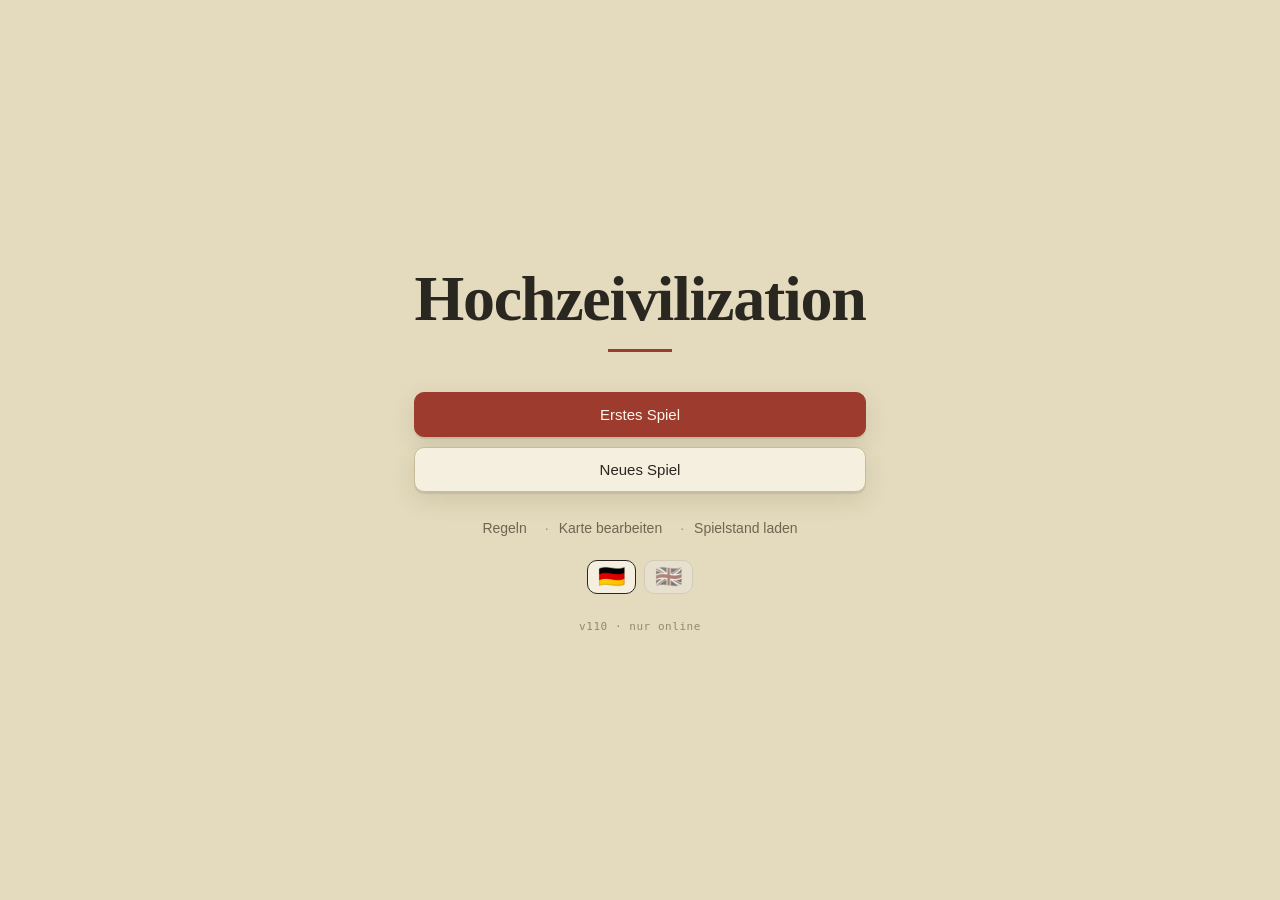
==== commit 613583b5: "v111/112: experimental civs, outside start tiles, Berserker, Slavery 5 - Vikings: base ability "Seef" ====
--- a/index.html
+++ b/index.html
@@ -62,6 +62,8 @@
         <select id="setup-evmode"></select></label>
       <label class="row" id="setup-wonders-row"><span>Weltwunder</span>
         <input type="checkbox" id="setup-wonders"></label>
+      <label class="row" id="setup-expciv-row"><span>Experimentelle Zivilisationen</span>
+        <input type="checkbox" id="setup-expciv"></label>
     </div>
   </div>
   <div class="setup-go"><button class="btn primary wide" id="setup-go">Spiel beginnen</button></div>
--- a/css/style.css
+++ b/css/style.css
@@ -264,6 +264,16 @@
 .abil-card small{display:block;color:var(--ink-soft);font-size:11px;line-height:1.35;margin-top:1px}
 .sheet .abil-note{margin:0 2px 7px;line-height:1.4}
 .opt.free{background:#fbf3e6;border-color:var(--red-soft);box-shadow:inset 3px 0 0 var(--red)}
+/* Kopieren (v105): je Technologie eine Zeile wie .opt, rechts je offenem Weg sein Preis als Knopf */
+.copy-row{display:flex;align-items:center;justify-content:space-between;gap:10px;padding:8px 8px 8px 12px;
+  margin-bottom:7px;background:var(--paper-2);border:1px solid var(--rule);border-radius:9px}
+.copy-row small{display:block;color:var(--ink-soft);font-size:11px;margin-top:2px}
+.copy-row .owner-marks{margin-top:4px}
+.copy-ways{display:flex;gap:6px;flex:none}
+.way{font-family:var(--mono);font-size:12px;white-space:nowrap;padding:8px 10px;min-width:44px;
+  background:var(--paper);border:1px solid var(--rule);border-radius:7px;cursor:pointer;color:var(--ink-soft)}
+.way.free{background:#fbf3e6;border-color:var(--red-soft);color:var(--red)}
+.way[disabled]{opacity:.45;cursor:default}
 .opt .owner-marks{margin-top:4px}
 
 /* ------------------------------------------------------------------ Protokoll & Modal */
@@ -597,10 +607,17 @@
 .civ-row{display:flex;align-items:flex-start;gap:8px;padding:5px 6px;border-radius:8px;
   background:var(--paper-2)}
 .civ-row.self{outline:2px solid var(--ink);outline-offset:-2px}
-.civ-row .civ-n{font-family:var(--serif);font-size:14px;min-width:104px}
+.civ-row .civ-nw{display:flex;flex-direction:column;min-width:104px}
+.civ-row .civ-n{font-family:var(--serif);font-size:14px}
 .civ-row .civ-a{font-size:12px;line-height:1.3}
 .civ-row .civ-a small{display:block;color:var(--ink-soft);font-size:11px}
 .civ-row .civ-a i{color:var(--ink-soft)}
+/* Einkommen nächster Zug je Reich in der Welt (v109): dieselbe Summe wie im Technologiebogen */
+.civ-row .civ-y{display:flex;align-items:center;gap:6px;margin-top:3px;font-size:12px;font-weight:700}
+.civ-row .civ-y .ydot{width:16px;height:16px;font-size:10px}
+/* Zug beenden? (v109): zwei Knöpfe nebeneinander */
+.ask{display:flex;gap:10px;margin-top:18px}
+.ask .btn{flex:1}
 
 /* Legephase: Fähigkeit, Legende der dominierten Felder und Ertragsvorschau in der
    Hinweiszeile. Die Legende trägt die Farbe des rötlichen Rands (OVERLAY.dom in ui.js). */
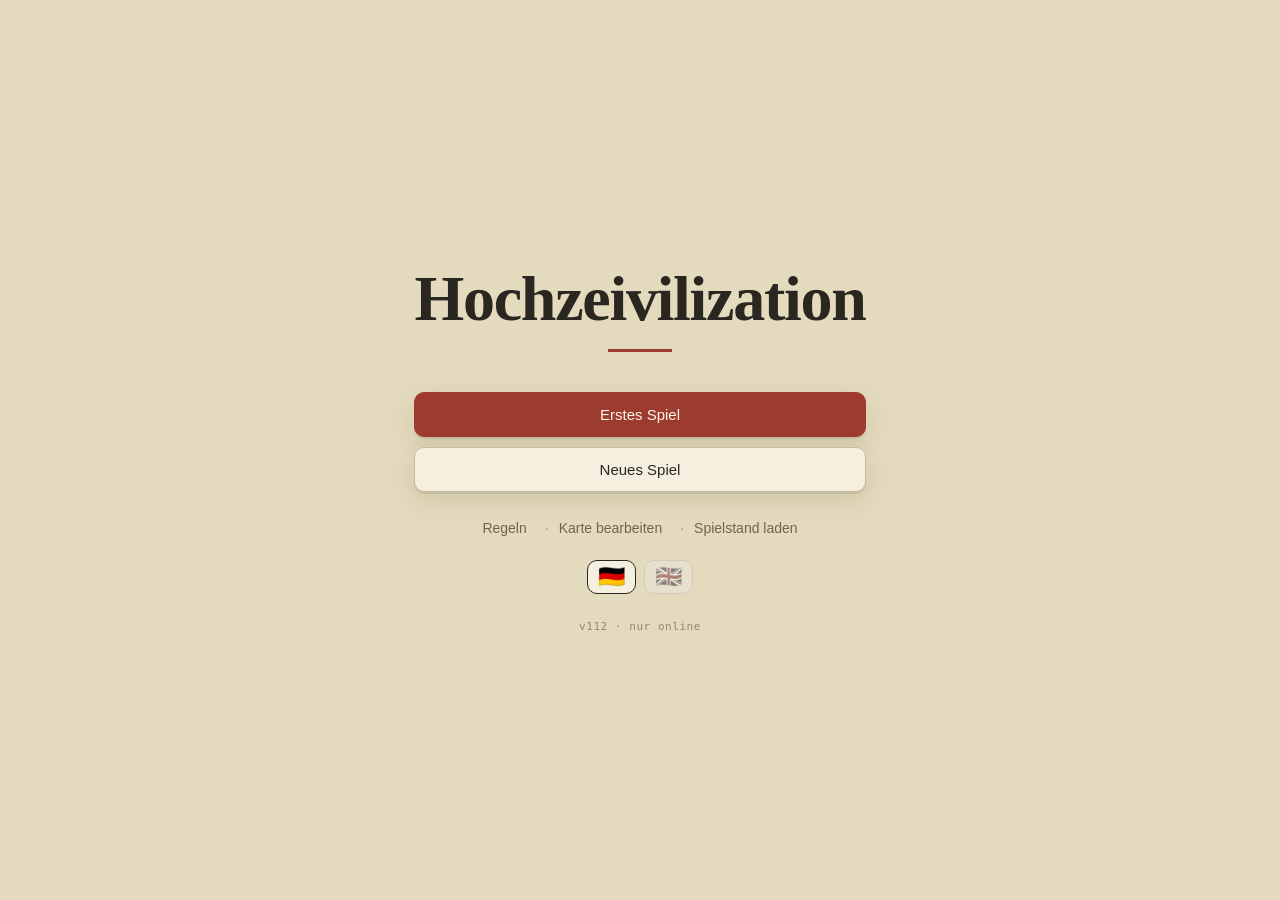
==== commit 22964d1f: "v113: Add simplified 1v1 game to the first-game screen New "Vereinfachtes Spiel" option on the first" ====
--- a/index.html
+++ b/index.html
@@ -185,6 +185,7 @@
 <script src="js/bots.js"></script>
 <script src="js/ki.js"></script>
 <script src="js/marathon.js"></script>
+<script src="js/einfach.js"></script>
 <script src="js/anim.js"></script>
 <script src="js/firstgame.js"></script>
 <script src="js/ui/base.js"></script>
